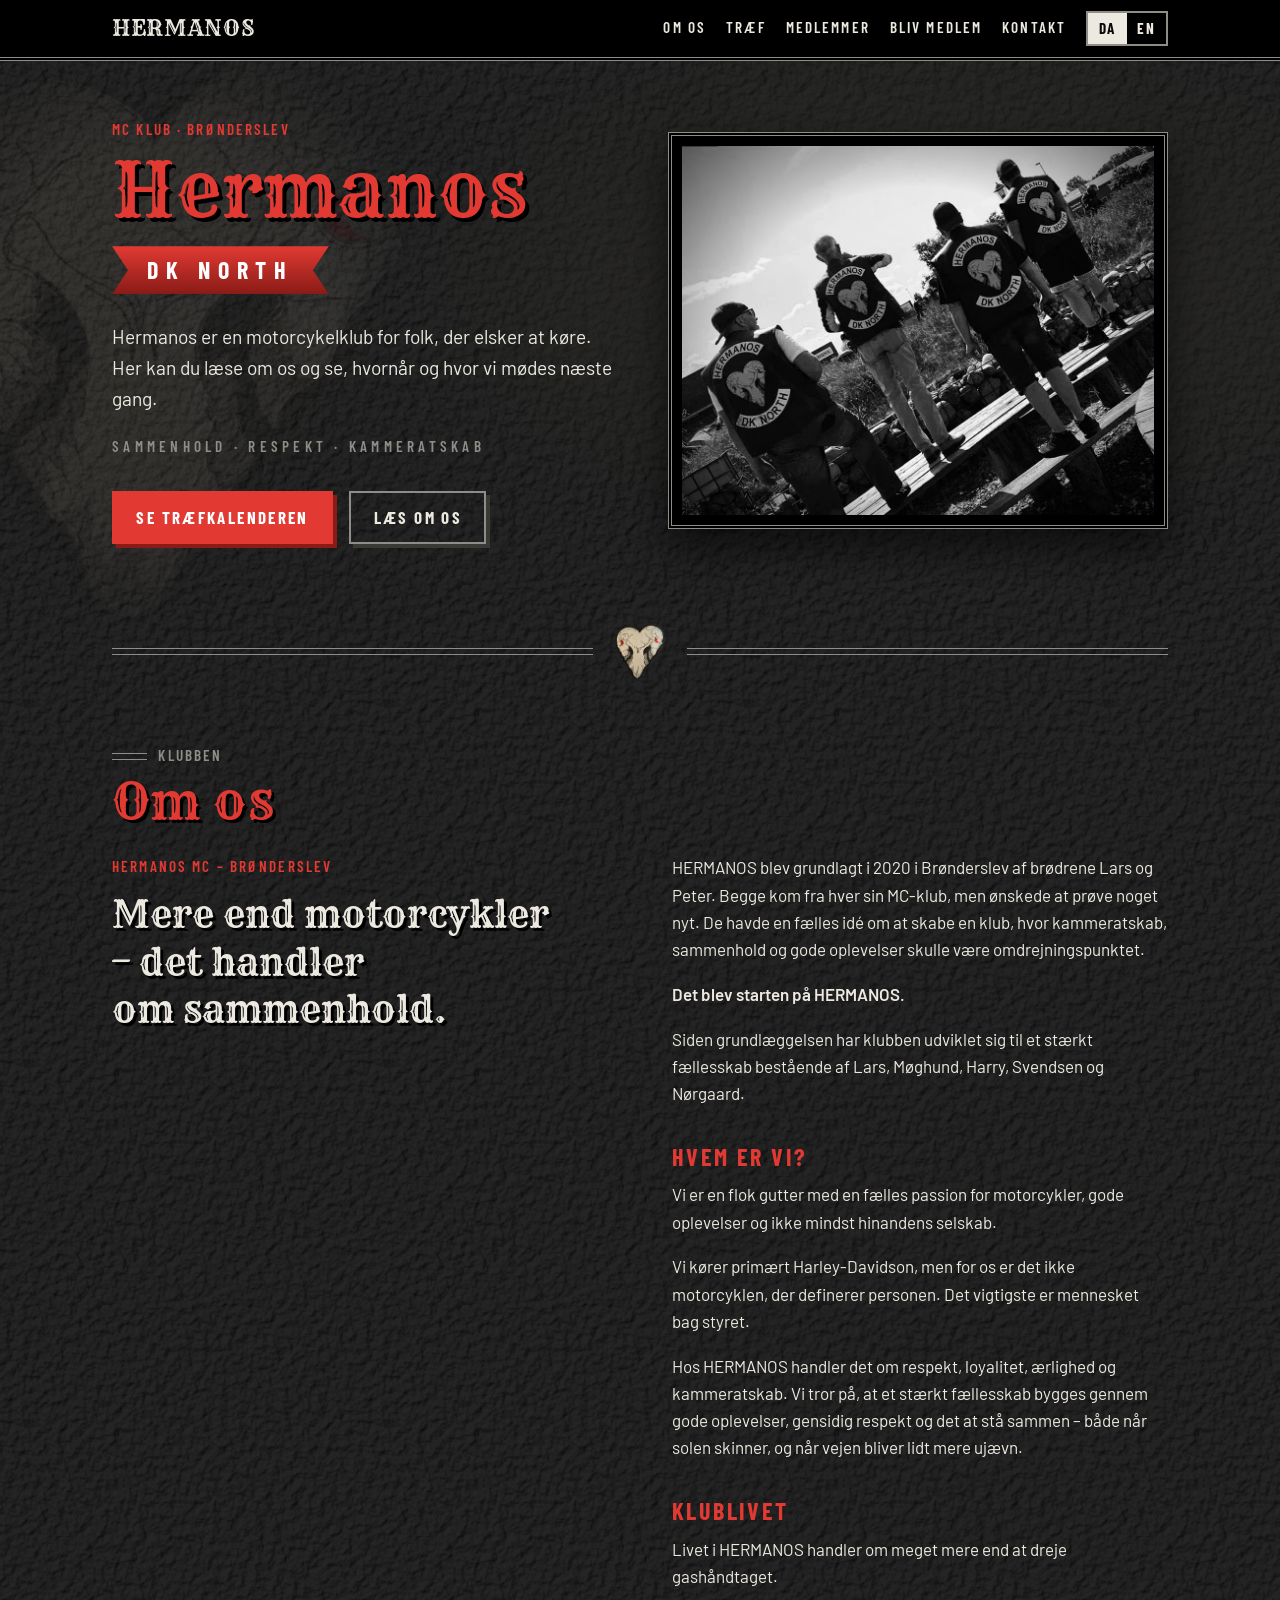
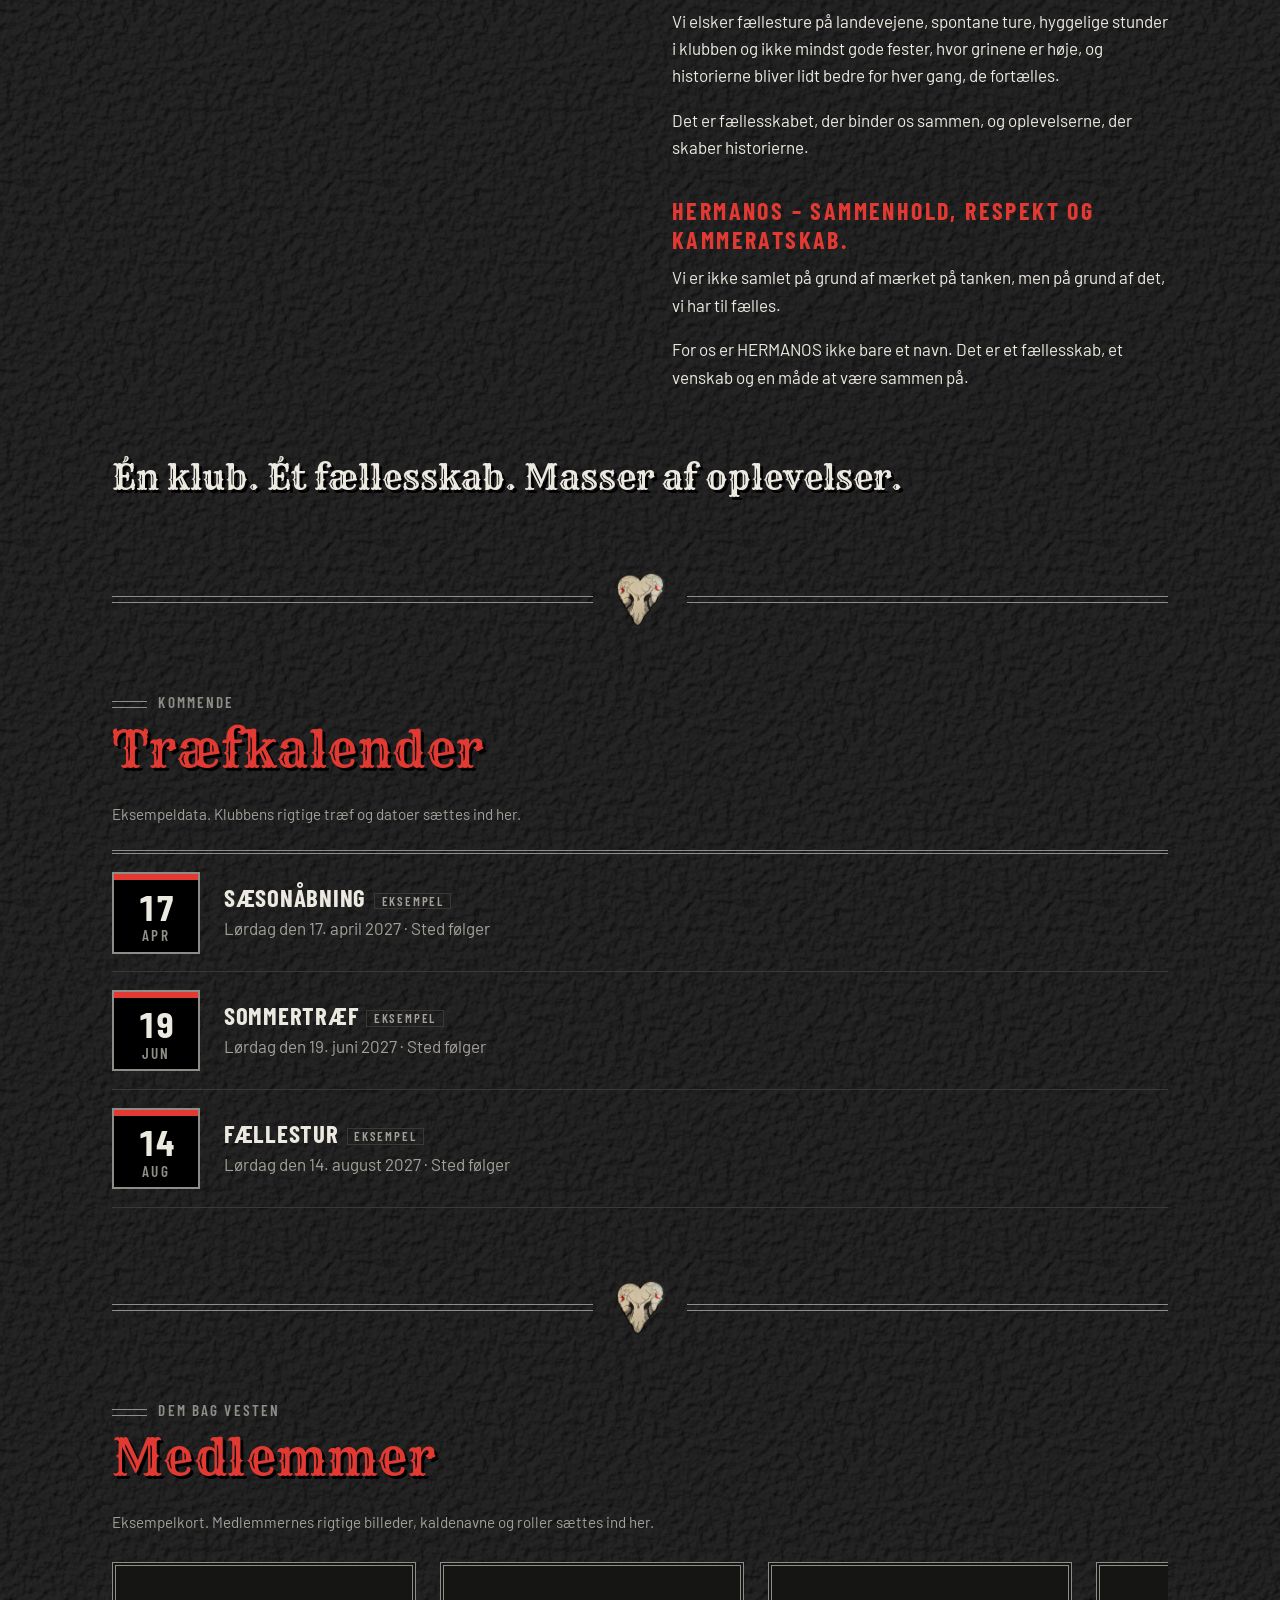
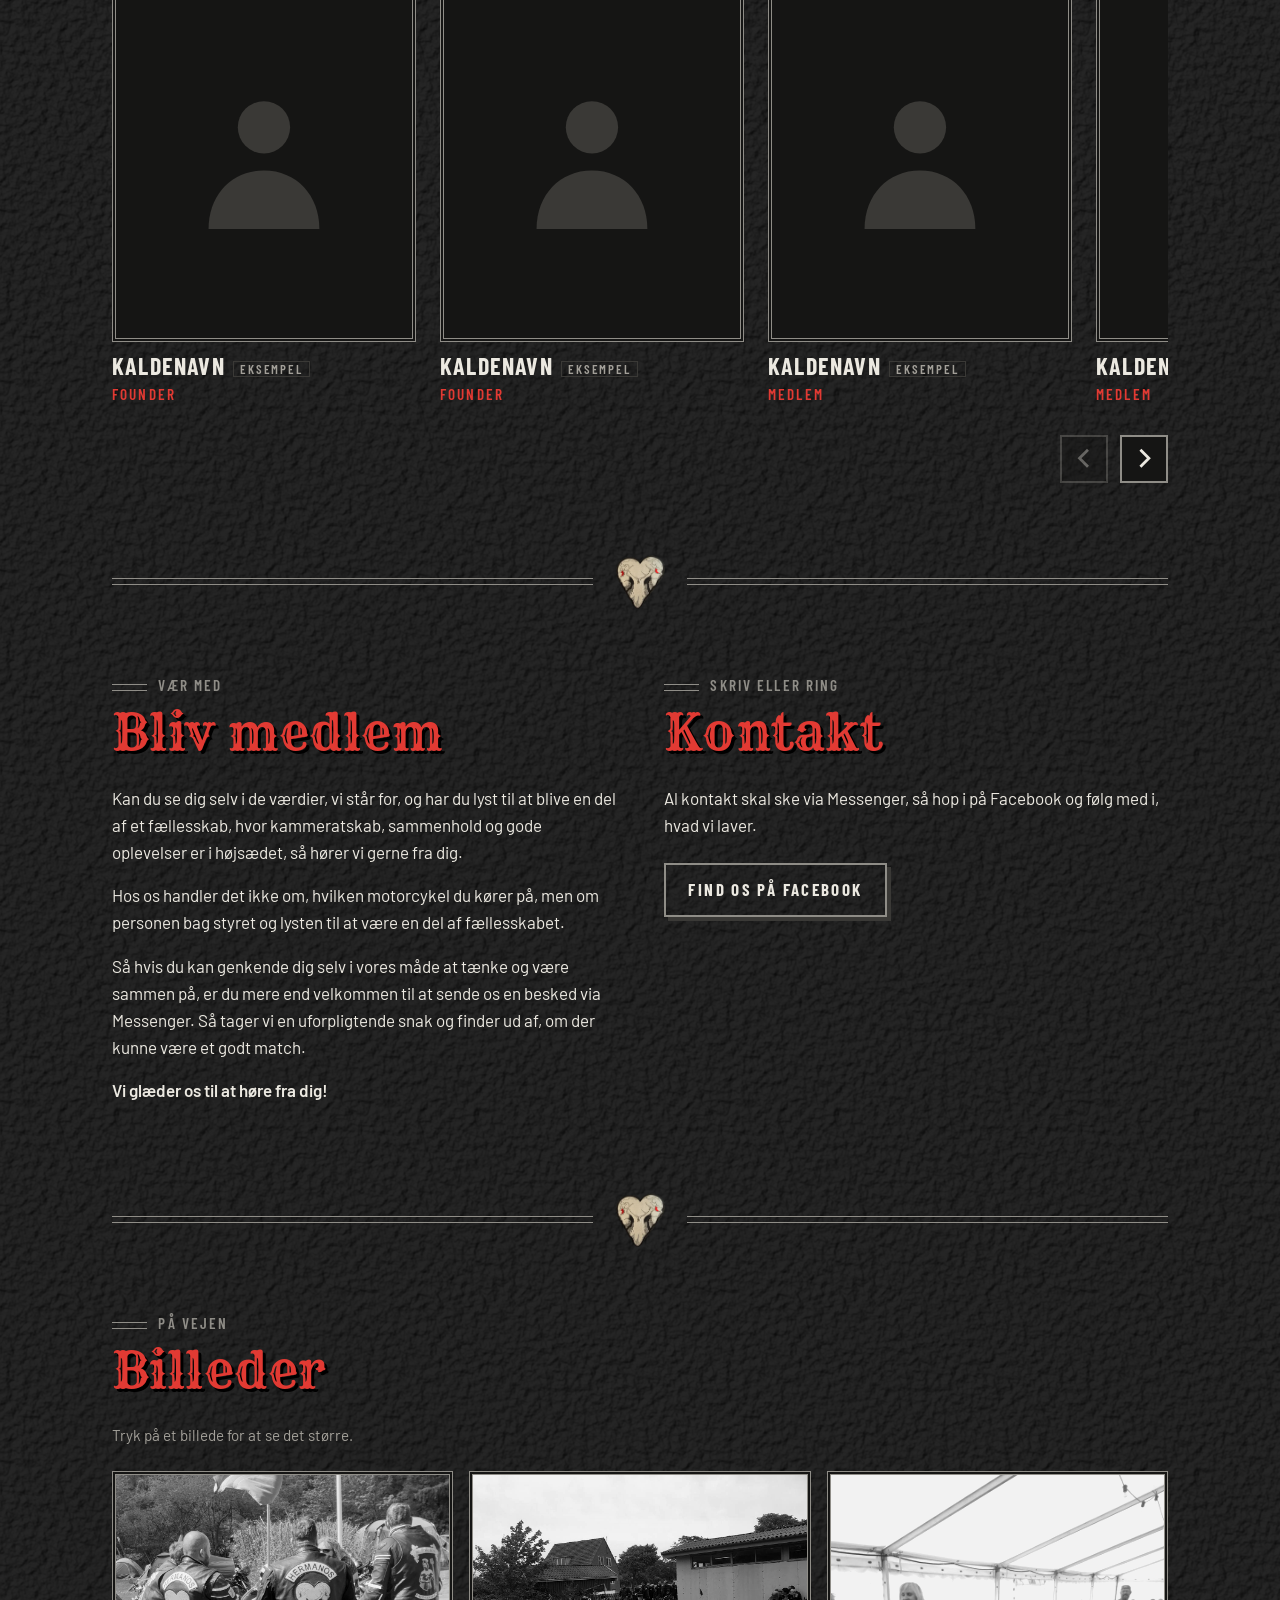
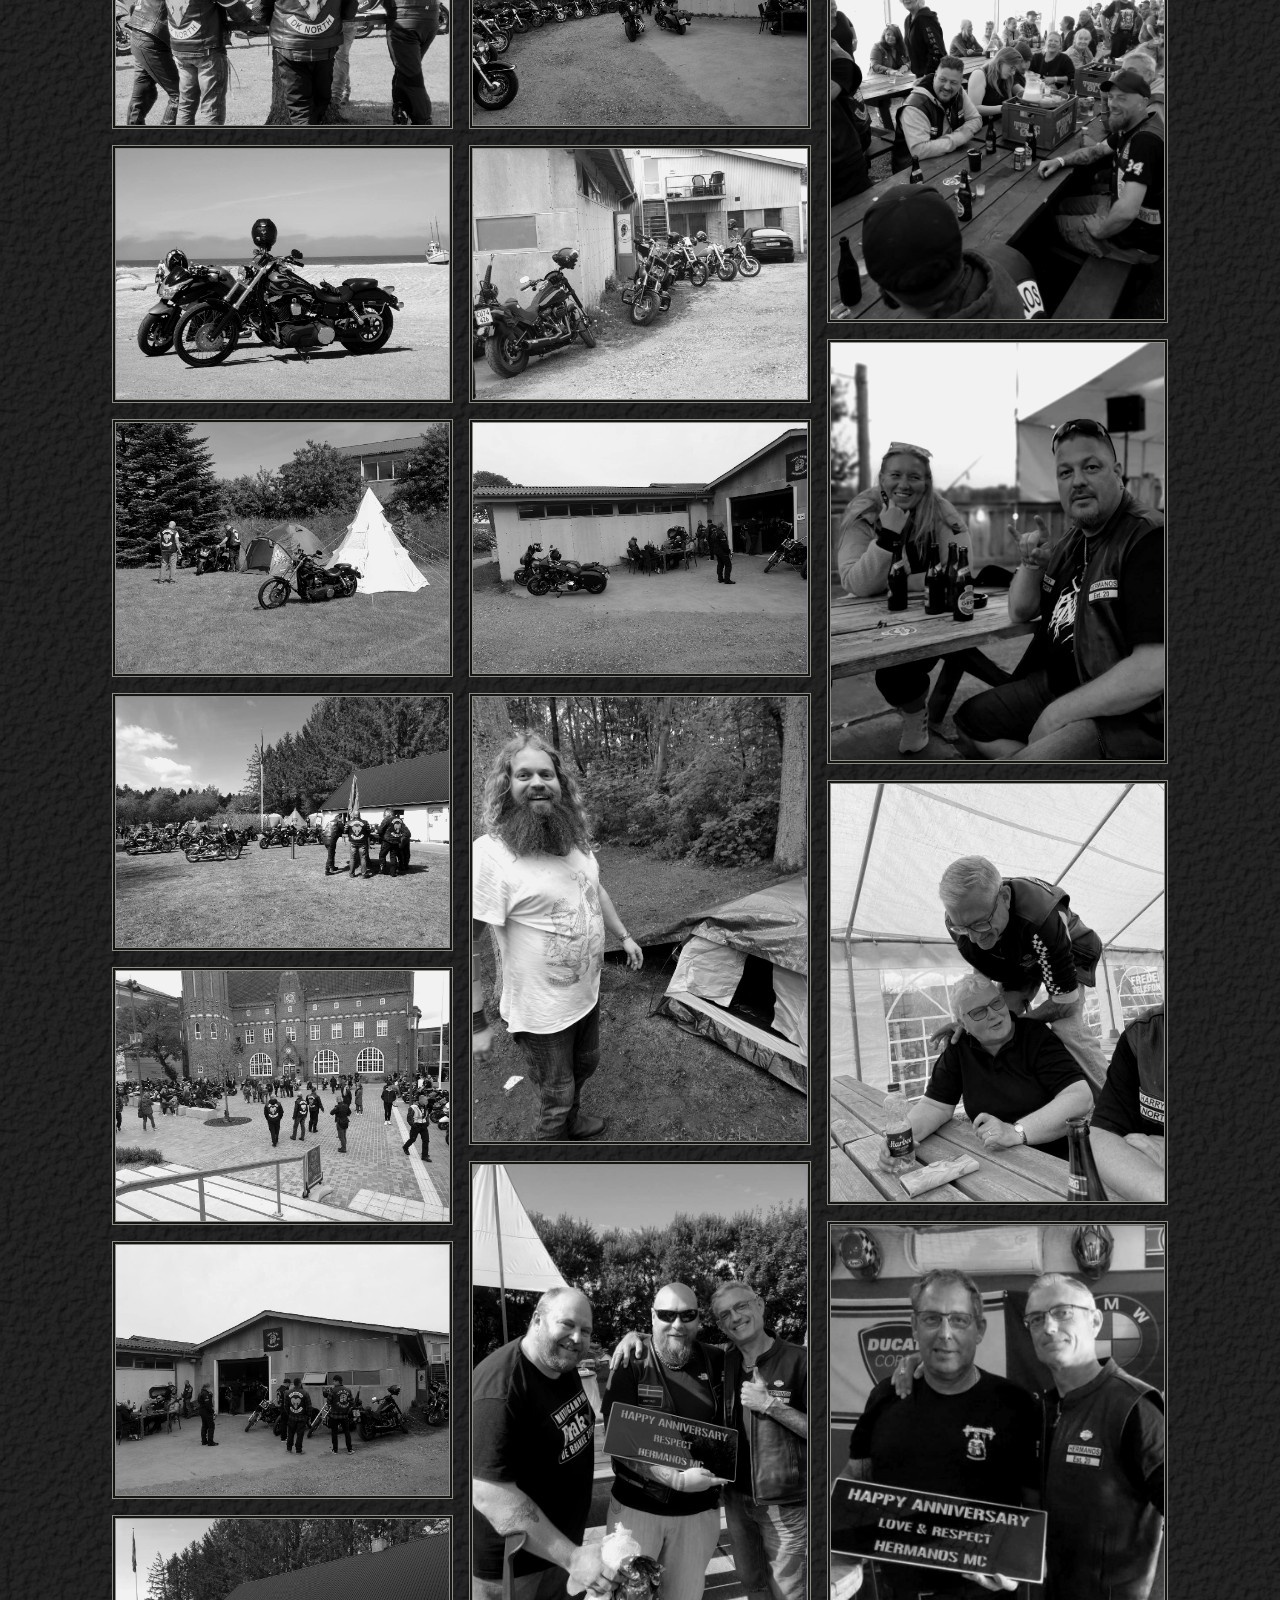
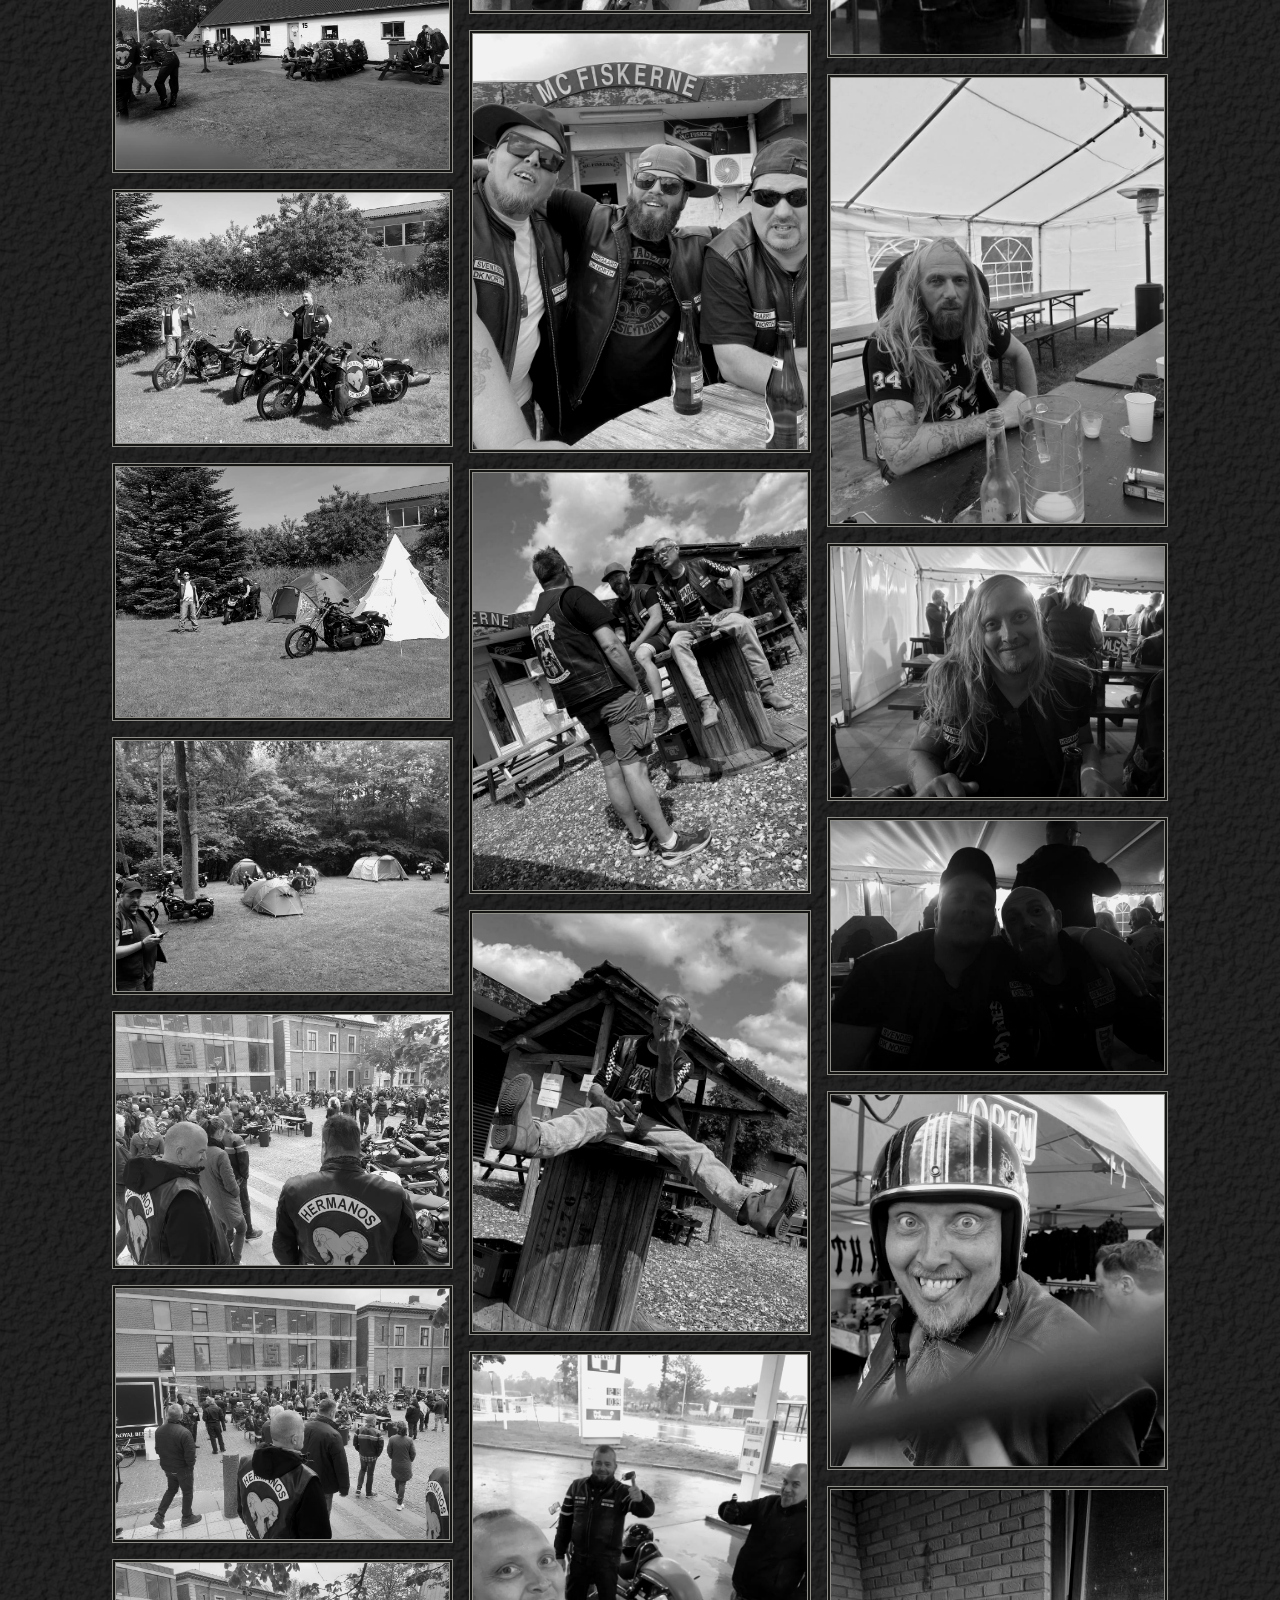
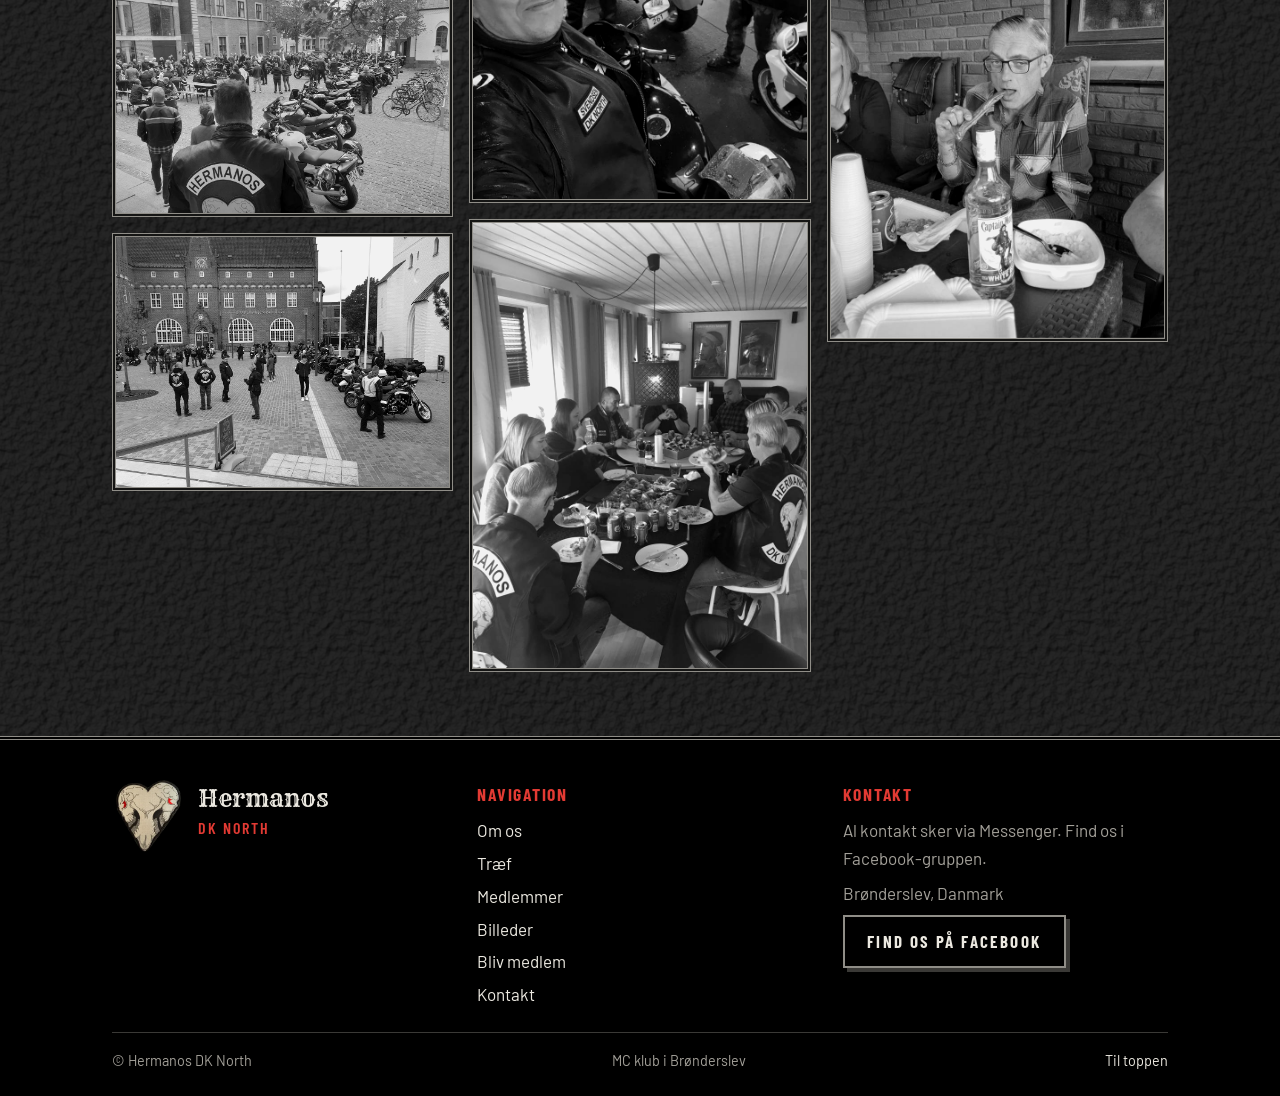
==== index.html @ 0ed9a17e "Add files via upload" ====
<!doctype html><html><head><meta charset=utf8><meta name=viewport content="width=device-width,initial-scale=1,viewport-fit=cover"><style>:root{color-scheme:light;box-sizing:border-box;padding-top:env(safe-area-inset-top,0px);padding-bottom:env(safe-area-inset-bottom,0px)}html{scroll-padding-top:env(safe-area-inset-top,0px)}body{margin:0;padding:0;font:14px -apple-system,BlinkMacSystemFont,sans-serif;background:#fff;color:#000}img{max-width:100%}[hidden]:not([hidden=until-found i]){display:none!important}</style></head><body>
<title>Hermanos Chicano</title>
<meta name="claude:viewport-fit-sides" content="cover">
<link rel="preconnect" href="https://fonts.googleapis.com">
<link rel="preconnect" href="https://fonts.gstatic.com" crossorigin>
<link rel="stylesheet" href="https://fonts.googleapis.com/css2?family=Rye&family=Barlow:wght@400;500;600&family=Barlow+Condensed:wght@500;600;700&display=swap">
<style>
/* Layout: black-and-grey Chicano look. Blackletter headings, chrome wordmark, silver double pinstripes, red used only for ribbons, labels and buttons, skull heart as section divider. */
:root {
  --lb-bg: rgba(0, 0, 0, 0.94);
  --lb-fg: #f1efe9;
  color-scheme: dark;
  --bg: #0a0a09;
  --panel: #151514;
  --fg: #ece9e1;
  --muted: #a3a099;
  --line: #3a3936;
  --silver: #8f8d87;
  --accent: #e23a33;
  --accent-deep: #8a1b17;
  --font-display: "Rye", "Rockwell Extra Bold", Rockwell, "Playbill", Georgia, serif;
  --font-body: "Barlow", system-ui, -apple-system, "Segoe UI", sans-serif;
  --font-label: "Barlow Condensed", "Arial Narrow", system-ui, sans-serif;
  --heart: url("[data-uri]");
  --leather: url("data:image/svg+xml,%3Csvg xmlns='http://www.w3.org/2000/svg' width='360' height='360'%3E%3Cfilter id='l' x='0' y='0' width='100%25' height='100%25' color-interpolation-filters='sRGB'%3E%3CfeTurbulence type='fractalNoise' baseFrequency='0.11' numOctaves='3' seed='11' stitchTiles='stitch' result='n'/%3E%3CfeDiffuseLighting in='n' lighting-color='%23ffffff' surfaceScale='2.6' diffuseConstant='1'%3E%3CfeDistantLight azimuth='225' elevation='60'/%3E%3C/feDiffuseLighting%3E%3CfeComponentTransfer%3E%3CfeFuncR type='linear' slope='0.15'/%3E%3CfeFuncG type='linear' slope='0.15'/%3E%3CfeFuncB type='linear' slope='0.15'/%3E%3C/feComponentTransfer%3E%3C/filter%3E%3Crect width='100%25' height='100%25' filter='url(%23l)'/%3E%3C/svg%3E");
  --heart-big: url("[data-uri]");
  --grain: url("data:image/svg+xml,%3Csvg xmlns='http://www.w3.org/2000/svg' width='180' height='180'%3E%3Cfilter id='n'%3E%3CfeTurbulence type='fractalNoise' baseFrequency='.8' numOctaves='2' stitchTiles='stitch'/%3E%3CfeColorMatrix values='0 0 0 0 1  0 0 0 0 1  0 0 0 0 1  0 0 0 .07 0'/%3E%3C/filter%3E%3Crect width='100%25' height='100%25' filter='url(%23n)'/%3E%3C/svg%3E");
}

* { box-sizing: border-box; }
body {
  background: var(--bg) var(--leather);
  color: var(--fg);
  font-family: var(--font-body);
  font-size: 1.0625rem;
  line-height: 1.6;
  margin: 0;
}
a { color: inherit; }
:focus-visible { outline: 3px solid var(--accent); outline-offset: 3px; }

.wrap {
  max-width: 68rem;
  margin-inline: auto;
  padding-left: max(16px, env(safe-area-inset-left, 0px));
  padding-right: max(16px, env(safe-area-inset-right, 0px));
}
.label {
  font-family: var(--font-label);
  font-weight: 600;
  text-transform: uppercase;
  letter-spacing: 0.14em;
  font-size: 0.95rem;
}

/* Header */
.top { border-bottom: 4px double var(--silver); background: #000; }
.top .wrap {
  display: flex;
  flex-wrap: wrap;
  align-items: center;
  justify-content: space-between;
  gap: 0.5rem 1.5rem;
  padding-block: 0.7rem;
}
.mark { font-family: var(--font-display); font-weight: 400; font-size: 1.35rem; letter-spacing: 0.03em; line-height: 1; text-decoration: none; }
.nav { display: flex; flex-wrap: wrap; gap: 0.25rem 1.25rem; align-items: center; }
.nav a { text-decoration: none; padding-block: 0.25rem; border-bottom: 2px solid transparent; }
.nav a:hover { border-bottom-color: var(--accent); }
.lang { display: inline-flex; border: 2px solid var(--silver); }
.lang button {
  font: inherit;
  font-family: var(--font-label);
  font-weight: 700;
  letter-spacing: 0.12em;
  background: transparent;
  color: var(--fg);
  border: 0;
  padding: 0.2rem 0.65rem;
  cursor: pointer;
}
.lang button[aria-pressed="true"] { background: var(--fg); color: var(--bg); }

/* Hero */
.hero { position: relative; overflow: hidden; background: radial-gradient(ellipse 60% 70% at 72% 40%, #2a2925 0%, rgba(10, 10, 9, 0) 70%); }
.hero::before {
  content: "";
  position: absolute;
  left: -7rem;
  top: 50%;
  width: min(34rem, 100vw);
  aspect-ratio: 900 / 989;
  transform: translateY(-50%);
  background: var(--heart-big) center / contain no-repeat;
  opacity: 0.09;
  pointer-events: none;
  -webkit-mask-image: radial-gradient(ellipse at center, #000 45%, transparent 75%);
  mask-image: radial-gradient(ellipse at center, #000 45%, transparent 75%);
}
.hero .wrap { position: relative; z-index: 1; }
.hero .wrap {
  display: grid;
  grid-template-columns: repeat(auto-fit, minmax(min(100%, 19rem), 1fr));
  gap: 2.5rem 3.5rem;
  align-items: center;
  padding-block: 3.5rem 4.5rem;
}
.hero-copy { min-width: 0; container-type: inline-size; }
.eyebrow { color: var(--accent); margin: 0 0 0.5rem; }
h1 {
  font-family: var(--font-display);
  font-weight: 400;
  font-size: 2.6rem;
  font-size: min(5.5rem, 15cqw);
  line-height: 1.1;
  letter-spacing: 0.01em;
  margin: 0;
  white-space: nowrap;
  color: var(--accent);
  text-shadow: 0.05em 0.05em 0 #000;
}
.rocker {
  display: inline-block;
  margin-top: 0.9rem;
  padding: 0.3rem 2.2rem;
  background: linear-gradient(180deg, var(--accent) 0%, var(--accent-deep) 100%);
  color: #fff;
  clip-path: polygon(0 0, 100% 0, calc(100% - 16px) 50%, 100% 100%, 0 100%, 16px 50%);
  font-family: var(--font-label);
  font-weight: 700;
  font-size: 1.5rem;
  letter-spacing: 0.32em;
  text-transform: uppercase;
}
.lede { max-width: 34rem; margin: 1.75rem 0 0; font-size: 1.2rem; }
.motto { color: var(--silver); margin: 1.25rem 0 0; letter-spacing: 0.28em; }
.cta { display: flex; flex-wrap: wrap; gap: 1rem; margin-top: 2rem; }
.btn {
  display: inline-block;
  font-family: var(--font-label);
  font-weight: 700;
  text-transform: uppercase;
  letter-spacing: 0.14em;
  text-decoration: none;
  padding: 0.7rem 1.4rem;
  border: 2px solid var(--silver);
  box-shadow: 4px 4px 0 var(--line);
}
.btn.solid { background: var(--accent); border-color: var(--accent); color: #fff; box-shadow: 4px 4px 0 var(--accent-deep); }
.btn:hover { transform: translate(2px, 2px); box-shadow: 2px 2px 0 var(--line); }
.btn.solid:hover { box-shadow: 2px 2px 0 var(--accent-deep); }

.patch {
  position: relative;
  margin: 0;
  justify-self: center;
  width: min(100%, 34rem);
  padding: 10px;
  border: 4px double var(--silver);
  background: #000;
  box-shadow: 0 18px 40px rgba(0, 0, 0, 0.6);
}
.patch img {
  display: block;
  width: 100%;
  height: auto;
  filter: grayscale(1) contrast(1.15) brightness(0.95);
}
.patch::after {
  content: "";
  position: absolute;
  inset: 10px;
  pointer-events: none;
  background: radial-gradient(ellipse at center, rgba(0, 0, 0, 0) 55%, rgba(0, 0, 0, 0.6) 100%);
}

/* Divider with skull heart */
.orn { display: flex; align-items: center; gap: 1.25rem; padding-block: 0.5rem; }
.orn::before, .orn::after {
  content: "";
  flex: 1;
  height: 5px;
  border-top: 1px solid var(--silver);
  border-bottom: 1px solid var(--silver);
}
.orn i { flex: none; width: 3.4rem; height: 3.4rem; background: var(--heart) center / contain no-repeat; }

/* Sections */
section.band .wrap { padding-block: 3.5rem 4rem; }
h2 {
  font-family: var(--font-display);
  font-weight: 400;
  color: var(--accent);
  overflow-wrap: anywhere;
  font-size: clamp(1.9rem, 6.2vw, 3.1rem);
  line-height: 1.15;
  letter-spacing: 0.01em;
  margin: 0 0 1.5rem;
  text-wrap: balance;
  text-shadow: 3px 3px 0 #000;
}
.section-eyebrow { color: var(--silver); margin: 0 0 0.4rem; }
.section-eyebrow::before {
  content: "";
  display: inline-block;
  width: 2.2rem;
  height: 5px;
  margin-right: 0.7rem;
  vertical-align: middle;
  border-top: 1px solid var(--silver);
  border-bottom: 1px solid var(--silver);
}
.draft {
  border: 4px double var(--line);
  background: var(--panel);
  padding: 1.25rem 1.4rem;
  max-width: 40rem;
}
.draft .label { color: var(--accent); display: block; margin-bottom: 0.25rem; }
.draft p { margin: 0; color: var(--muted); }

/* Calendar */
.cal-note { margin: 0 0 1.5rem; color: var(--muted); font-size: 0.95rem; }
.events { list-style: none; margin: 0; padding: 0; border-top: 4px double var(--silver); }
.event {
  display: grid;
  grid-template-columns: 5.5rem minmax(0, 1fr);
  gap: 0.5rem 1.5rem;
  align-items: center;
  padding: 1.1rem 0;
  border-bottom: 1px solid var(--line);
}
.date {
  text-align: center;
  background: #000;
  border: 2px solid var(--silver);
  box-shadow: inset 0 6px 0 var(--accent);
  padding: 0.85rem 0.25rem 0.5rem;
  line-height: 1;
  font-variant-numeric: tabular-nums;
}
.date .d { font-family: var(--font-label); font-weight: 700; font-size: 2.3rem; display: block; }
.date .m { display: block; margin-top: 0.25rem; color: var(--silver); }
.ev-title { font-family: var(--font-label); font-weight: 700; font-size: 1.55rem; line-height: 1.15; letter-spacing: 0.03em; text-transform: uppercase; margin: 0; }
.ev-meta { margin: 0.2rem 0 0; color: var(--muted); }
.ev-tag { display: inline-block; margin-left: 0.5rem; font-size: 0.8rem; border: 1px solid var(--line); padding: 0 0.4rem; color: var(--muted); vertical-align: middle; }
.empty { color: var(--muted); padding: 1.25rem 0; }

.two { display: grid; grid-template-columns: repeat(auto-fit, minmax(min(100%, 19rem), 1fr)); gap: 2.5rem 3rem; }
.two > div { min-width: 0; }
.fb { margin: 1.5rem 0 0; }

/* Members */
.carousel { position: relative; }
.members { list-style: none; margin: 0; padding: 0.25rem 0 0.75rem; display: flex; gap: 1.5rem; overflow-x: auto; scroll-snap-type: x mandatory; scroll-padding-inline: 0; overscroll-behavior-x: contain; scrollbar-width: none; }
.members::-webkit-scrollbar { display: none; }
.members:focus-visible { outline: 2px solid var(--accent); outline-offset: 4px; }
.member { flex: 0 0 min(19rem, 72%); min-width: 0; scroll-snap-align: start; }
.car-ctl { display: flex; align-items: center; justify-content: flex-end; gap: 0.75rem; margin-top: 1rem; }
.car-btn { width: 3rem; height: 3rem; display: grid; place-items: center; background: var(--panel); color: var(--fg); border: 2px solid var(--silver); cursor: pointer; font: inherit; padding: 0; }
.car-btn svg { width: 1.4rem; height: 1.4rem; }
.car-btn:hover:not(:disabled) { background: var(--accent); border-color: var(--accent); color: #fff; }
.car-btn:disabled { opacity: 0.35; cursor: default; }
.car-btn:focus-visible { outline: 2px solid var(--accent); outline-offset: 3px; }
@media (prefers-reduced-motion: no-preference) { html { scroll-behavior: smooth; } }
section[id], #top, #kontakt { scroll-margin-top: 1.5rem; }
.photo { aspect-ratio: 4 / 5; border: 4px double var(--silver); background: var(--panel); display: grid; place-items: center; color: var(--line); overflow: hidden; }
.photo img { width: 100%; height: 100%; object-fit: cover; display: block; filter: grayscale(1) contrast(1.1); }
.photo svg { width: 52%; height: auto; }
.m-name { font-family: var(--font-label); font-weight: 700; font-size: 1.5rem; line-height: 1.1; letter-spacing: 0.05em; text-transform: uppercase; margin: 0.7rem 0 0; overflow-wrap: anywhere; }
.m-role { color: var(--accent); margin: 0.15rem 0 0; }

/* About */
.about { display: grid; grid-template-columns: repeat(auto-fit, minmax(min(100%, 19rem), 1fr)); gap: 2rem 4rem; align-items: start; }
.about > div { min-width: 0; }
.about-place { color: var(--accent); margin: 0 0 0.75rem; }
.about-lead { font-family: var(--font-display); font-weight: 400; font-size: clamp(1.5rem, 4.2vw, 2.3rem); line-height: 1.3; margin: 0; text-wrap: balance; text-shadow: 3px 3px 0 #000; }
.about-text { max-width: 38rem; }
.about-text p { margin: 0 0 1.1rem; }
.about-text p.strong { font-weight: 600; }
.about-text h3 { font-family: var(--font-label); font-weight: 700; text-transform: uppercase; letter-spacing: 0.1em; font-size: 1.5rem; line-height: 1.2; color: var(--accent); margin: 2.25rem 0 0.6rem; }
.signoff { font-family: var(--font-display); font-weight: 400; font-size: clamp(1.4rem, 4vw, 2.1rem); line-height: 1.3; margin: 3rem 0 0; text-wrap: balance; text-shadow: 3px 3px 0 #000; }

.foot { border-top: 4px double var(--silver); background: #000; color: var(--muted); }
.foot a { color: var(--fg); text-decoration: none; }
.foot a:hover { color: var(--accent); }
.foot-grid { padding-block: 2.5rem 1.5rem; display: grid; grid-template-columns: repeat(auto-fit, minmax(min(100%, 12rem), 1fr)); gap: 2rem 2.5rem; }
.foot-grid > div { min-width: 0; }
.foot-brand { display: flex; align-items: center; gap: 0.9rem; }
.foot-logo { flex: none; width: 4.5rem; height: 4.5rem; background: var(--heart) center / contain no-repeat; }
.foot-name { font-family: var(--font-display); font-size: 1.5rem; line-height: 1.1; color: var(--fg); margin: 0; }
.foot h3 { font-family: var(--font-label); font-weight: 700; font-size: 1.1rem; letter-spacing: 0.1em; text-transform: uppercase; color: var(--accent); margin: 0 0 0.6rem; }
.foot ul { list-style: none; margin: 0; padding: 0; display: grid; gap: 0.35rem; }
.foot p { margin: 0 0 0.5rem; }
.foot-bottom { border-top: 1px solid var(--line); padding-block: 1rem 1.5rem; display: flex; flex-wrap: wrap; justify-content: space-between; gap: 0.5rem 1.5rem; font-size: 0.9rem; }

@media (max-width: 30rem) {
  .event { grid-template-columns: 4.5rem minmax(0, 1fr); gap: 0.5rem 1rem; }
  .ev-title { font-size: 1.3rem; }
  .orn i { width: 2.8rem; height: 2.8rem; }
}
@media (prefers-reduced-motion: reduce) { .btn:hover { transform: none; } }

/* Gallery */
.gallery { list-style: none; margin: 0; padding: 0; columns: 16rem; column-gap: 1rem; }
.gallery li { break-inside: avoid; margin: 0 0 1rem; }
.shot { display: block; width: 100%; padding: 0; background: var(--panel); cursor: zoom-in; line-height: 0; border: 4px double var(--silver); }
.shot img { display: block; width: 100%; height: auto; filter: grayscale(1) contrast(1.1) brightness(0.95); transition: filter 0.25s; }
.lb { position: fixed; inset: 0; z-index: 100; display: grid; grid-template-columns: auto minmax(0, 1fr) auto; grid-template-rows: minmax(0, 1fr); align-items: center; gap: 0.5rem;
  padding: calc(3.5rem + env(safe-area-inset-top, 0px)) max(8px, env(safe-area-inset-right, 0px)) calc(3rem + env(safe-area-inset-bottom, 0px)) max(8px, env(safe-area-inset-left, 0px));
  background: var(--lb-bg); color: var(--lb-fg); }
.lb[hidden] { display: none; }
.lb-img { width: 100%; height: 100%; object-fit: contain; min-width: 0; min-height: 0; }
.lb button { font: inherit; background: transparent; color: var(--lb-fg); border: 2px solid var(--lb-fg); cursor: pointer; line-height: 1; }
.lb-nav { width: 2.6rem; height: 3.4rem; font-size: 2rem; }
.lb-close { position: absolute; top: max(0.75rem, env(safe-area-inset-top, 0px)); right: max(16px, env(safe-area-inset-right, 0px)); width: 2.8rem; height: 2.8rem; font-size: 2rem; }
.lb button:hover { background: var(--lb-fg); color: #000; }
.lb-count { position: absolute; left: 0; right: 0; bottom: max(0.9rem, env(safe-area-inset-bottom, 0px)); text-align: center; margin: 0; }
@media (max-width: 40rem) {
  .lb { grid-template-columns: minmax(0, 1fr); padding-left: max(4px, env(safe-area-inset-left, 0px)); padding-right: max(4px, env(safe-area-inset-right, 0px)); }
  .lb-nav { position: absolute; top: 50%; transform: translateY(-50%); background: rgba(0, 0, 0, 0.55); width: 2.4rem; }
  #lb-prev { left: max(6px, env(safe-area-inset-left, 0px)); }
  #lb-next { right: max(6px, env(safe-area-inset-right, 0px)); }
}
.shot:hover img, .shot:focus-visible img { filter: grayscale(0.1) contrast(1.05); }
.copy { max-width: 34rem; }
.copy p { margin: 0 0 1rem; }
.copy p.strong { font-weight: 600; }
</style>

<header class="top">
  <div class="wrap">
    <a class="mark" href="#top">HERMANOS</a>
    <nav class="nav label" aria-label="Navigation">
      <a href="#om-os" data-i18n="nav_about">Om os</a>
      <a href="#traef" data-i18n="nav_events">Træf</a>
      <a href="#medlemmer" data-i18n="nav_members">Medlemmer</a>
      <a href="#medlem" data-i18n="nav_join">Bliv medlem</a>
      <a href="#kontakt" data-i18n="nav_contact">Kontakt</a>
      <span class="lang" role="group" aria-label="Sprog / Language">
        <button type="button" id="lang-da" aria-pressed="true">DA</button>
        <button type="button" id="lang-en" aria-pressed="false">EN</button>
      </span>
    </nav>
  </div>
</header>

<main id="top">
  <section class="hero">
    <div class="wrap">
      <div class="hero-copy">
        <p class="eyebrow label" data-i18n="hero_eyebrow">MC klub · Brønderslev</p>
        <h1>Hermanos</h1>
        <span class="rocker">DK North</span>
        <p class="lede" data-i18n="hero_lede">Hermanos er en motorcykelklub for folk, der elsker at køre. Her kan du læse om os og se, hvornår og hvor vi mødes næste gang.</p>
        <p class="motto label" data-i18n="hero_motto">Sammenhold · Respekt · Kammeratskab</p>
        <div class="cta">
          <a class="btn solid" href="#traef" data-i18n="cta_events">Se træfkalenderen</a>
          <a class="btn" href="#om-os" data-i18n="cta_about">Læs om os</a>
        </div>
      </div>
      <figure class="patch">
        <img id="patch-img" alt="Fire medlemmer af Hermanos DK North set bagfra i klubbens veste" width="960" height="750" src="[data-uri]">
      </figure>
    </div>
  </section>

  <div class="wrap orn" aria-hidden="true"><i></i></div>

  <section class="band" id="om-os">
    <div class="wrap">
      <p class="section-eyebrow label" data-i18n="about_eyebrow">Klubben</p>
      <h2 data-i18n="about_h">Om os</h2>
      <div class="about">
        <div class="about-side">
          <p class="label about-place" data-i18n="about_place">HERMANOS MC – Brønderslev</p>
          <p class="about-lead" data-i18n="about_lead">Mere end motorcykler – det handler om sammenhold.</p>
        </div>
        <div class="about-text">
          <p data-i18n="a1">HERMANOS blev grundlagt i 2020 i Brønderslev af brødrene Lars og Peter. Begge kom fra hver sin MC-klub, men ønskede at prøve noget nyt. De havde en fælles idé om at skabe en klub, hvor kammeratskab, sammenhold og gode oplevelser skulle være omdrejningspunktet.</p>
          <p class="strong" data-i18n="a2">Det blev starten på HERMANOS.</p>
          <p data-i18n="a3">Siden grundlæggelsen har klubben udviklet sig til et stærkt fællesskab bestående af Lars, Møghund, Harry, Svendsen og Nørgaard.</p>
          <h3 data-i18n="h_who">Hvem er vi?</h3>
          <p data-i18n="a4">Vi er en flok gutter med en fælles passion for motorcykler, gode oplevelser og ikke mindst hinandens selskab.</p>
          <p data-i18n="a5">Vi kører primært Harley-Davidson, men for os er det ikke motorcyklen, der definerer personen. Det vigtigste er mennesket bag styret.</p>
          <p data-i18n="a6">Hos HERMANOS handler det om respekt, loyalitet, ærlighed og kammeratskab. Vi tror på, at et stærkt fællesskab bygges gennem gode oplevelser, gensidig respekt og det at stå sammen – både når solen skinner, og når vejen bliver lidt mere ujævn.</p>
          <h3 data-i18n="h_life">Klublivet</h3>
          <p data-i18n="a7">Livet i HERMANOS handler om meget mere end at dreje gashåndtaget.</p>
          <p data-i18n="a8">Vi elsker fællesture på landevejene, spontane ture, hyggelige stunder i klubben og ikke mindst gode fester, hvor grinene er høje, og historierne bliver lidt bedre for hver gang, de fortælles.</p>
          <p data-i18n="a9">Det er fællesskabet, der binder os sammen, og oplevelserne, der skaber historierne.</p>
          <h3 data-i18n="a10">HERMANOS – sammenhold, respekt og kammeratskab.</h3>
          <p data-i18n="a11">Vi er ikke samlet på grund af mærket på tanken, men på grund af det, vi har til fælles.</p>
          <p data-i18n="a12">For os er HERMANOS ikke bare et navn. Det er et fællesskab, et venskab og en måde at være sammen på.</p>
        </div>
      </div>
      <p class="signoff" data-i18n="signoff">Én klub. Ét fællesskab. Masser af oplevelser.</p>
    </div>
  </section>

  <div class="wrap orn" aria-hidden="true"><i></i></div>

  <section class="band" id="traef">
    <div class="wrap">
      <p class="section-eyebrow label" data-i18n="events_eyebrow">Kommende</p>
      <h2 data-i18n="events_h">Træfkalender</h2>
      <p class="cal-note" data-i18n="events_note">Eksempeldata. Klubbens rigtige træf og datoer sættes ind her.</p>
      <ol class="events" id="events"></ol>
    </div>
  </section>

  <div class="wrap orn" aria-hidden="true"><i></i></div>

  <section class="band" id="medlemmer">
    <div class="wrap">
      <p class="section-eyebrow label" data-i18n="members_eyebrow">Dem bag vesten</p>
      <h2 data-i18n="members_h">Medlemmer</h2>
      <p class="cal-note" data-i18n="members_note">Eksempelkort. Medlemmernes rigtige billeder, kaldenavne og roller sættes ind her.</p>
      <div class="carousel">
        <ul class="members" id="members" tabindex="0" role="list" data-i18n-aria="car_track"></ul>
        <div class="car-ctl">
          <button type="button" class="car-btn" id="car-prev" data-i18n-aria="car_prev"><svg viewBox="0 0 24 24" fill="none" stroke="currentColor" stroke-width="3" stroke-linecap="square" aria-hidden="true"><path d="M15 4 7 12l8 8"/></svg></button>
          <button type="button" class="car-btn" id="car-next" data-i18n-aria="car_next"><svg viewBox="0 0 24 24" fill="none" stroke="currentColor" stroke-width="3" stroke-linecap="square" aria-hidden="true"><path d="m9 4 8 8-8 8"/></svg></button>
        </div>
      </div>
    </div>
  </section>

  <div class="wrap orn" aria-hidden="true"><i></i></div>

  <section class="band" id="medlem">
    <div class="wrap two">
      <div>
        <p class="section-eyebrow label" data-i18n="join_eyebrow">Vær med</p>
        <h2 data-i18n="join_h">Bliv medlem</h2>
        <div class="copy">
          <p data-i18n="join_p1">Kan du se dig selv i de værdier, vi står for, og har du lyst til at blive en del af et fællesskab, hvor kammeratskab, sammenhold og gode oplevelser er i højsædet, så hører vi gerne fra dig.</p>
          <p data-i18n="join_p2">Hos os handler det ikke om, hvilken motorcykel du kører på, men om personen bag styret og lysten til at være en del af fællesskabet.</p>
          <p data-i18n="join_p3">Så hvis du kan genkende dig selv i vores måde at tænke og være sammen på, er du mere end velkommen til at sende os en besked via Messenger. Så tager vi en uforpligtende snak og finder ud af, om der kunne være et godt match.</p>
          <p class="strong" data-i18n="join_p4">Vi glæder os til at høre fra dig!</p>
        </div>
      </div>
      <div id="kontakt">
        <p class="section-eyebrow label" data-i18n="contact_eyebrow">Skriv eller ring</p>
        <h2 data-i18n="contact_h">Kontakt</h2>
        <div class="copy">
          <p data-i18n="contact_p">Al kontakt skal ske via Messenger, så hop i på Facebook og følg med i, hvad vi laver.</p>
        </div>
        <p class="fb"><a class="btn" href="https://www.facebook.com/groups/1118416638640219" data-i18n="fb">Find os på Facebook</a></p>
      </div>
    </div>
  </section>

  <div class="wrap orn" aria-hidden="true"><i></i></div>

  <section class="band" id="billeder">
    <div class="wrap">
      <p class="section-eyebrow label" data-i18n="photos_eyebrow">På vejen</p>
      <h2 data-i18n="photos_h">Billeder</h2>
      <p class="cal-note" data-i18n="photos_note">Tryk på et billede for at se det større.</p>
      <ul class="gallery" id="gallery">
        <li><button type="button" class="shot"><img src="[data-uri]" width="1100" height="825" alt="Fire medlemmer set bagfra i Hermanos-veste ved et bord" data-da="Fire medlemmer set bagfra i Hermanos-veste ved et bord" data-en="Four members seen from behind in Hermanos vests at a table" loading="lazy"></button></li>
        <li><button type="button" class="shot"><img src="[data-uri]" width="1100" height="825" alt="To motorcykler på stranden: en Harley-Davidson med flammer på tanken og en grøn Kawasaki" data-da="To motorcykler på stranden: en Harley-Davidson med flammer på tanken og en grøn Kawasaki" data-en="Two motorcycles on the beach: a Harley-Davidson with flames on the tank and a green Kawasaki" loading="lazy"></button></li>
        <li><button type="button" class="shot"><img src="[data-uri]" width="1100" height="825" alt="Telte og en Harley-Davidson foran et hvidt tipi-telt, to medlemmer i baggrunden" data-da="Telte og en Harley-Davidson foran et hvidt tipi-telt, to medlemmer i baggrunden" data-en="Tents and a Harley-Davidson in front of a white tipi tent, two members in the background" loading="lazy"></button></li>
        <li><button type="button" class="shot"><img src="[data-uri]" width="1100" height="825" alt="Motorcykler på græsset og medlemmer i veste ved en flagstang" data-da="Motorcykler på græsset og medlemmer i veste ved en flagstang" data-en="Motorcycles on the grass and members in vests by a flagpole" loading="lazy"></button></li>
        <li><button type="button" class="shot"><img src="[data-uri]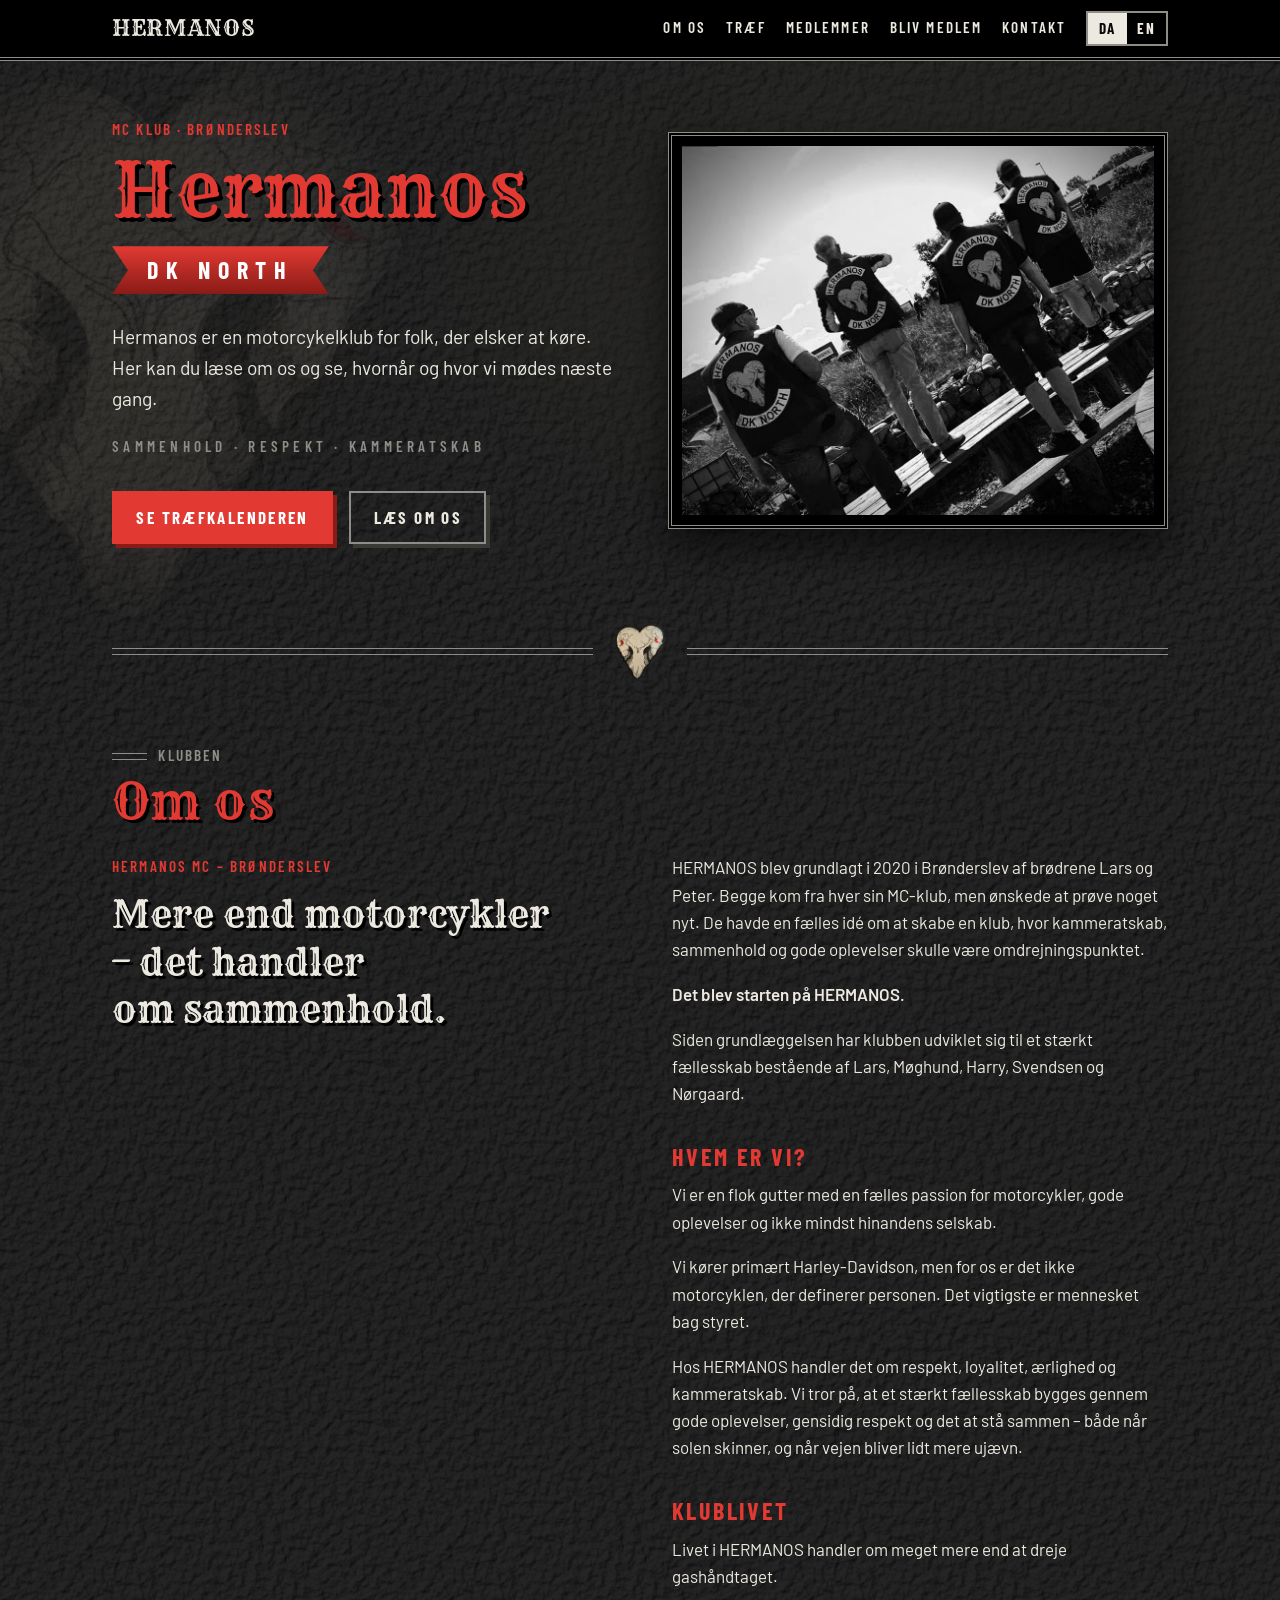
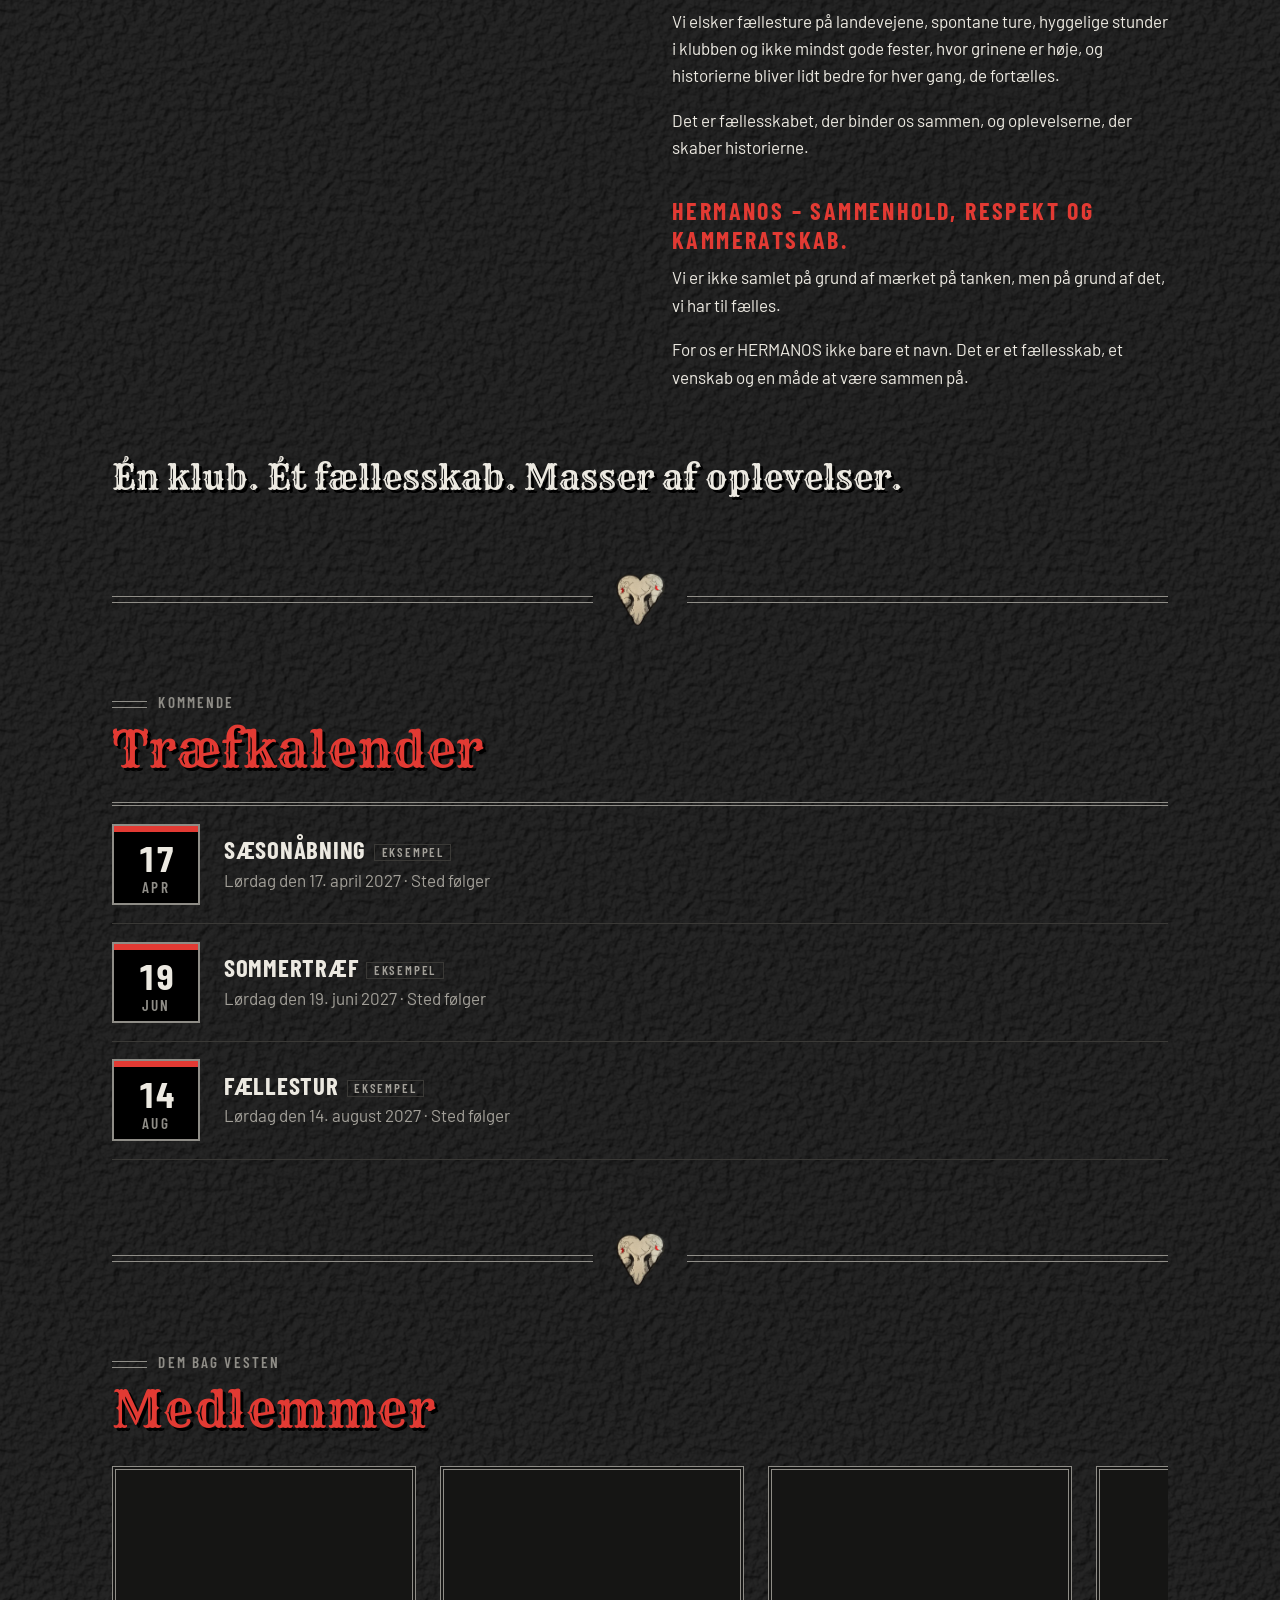
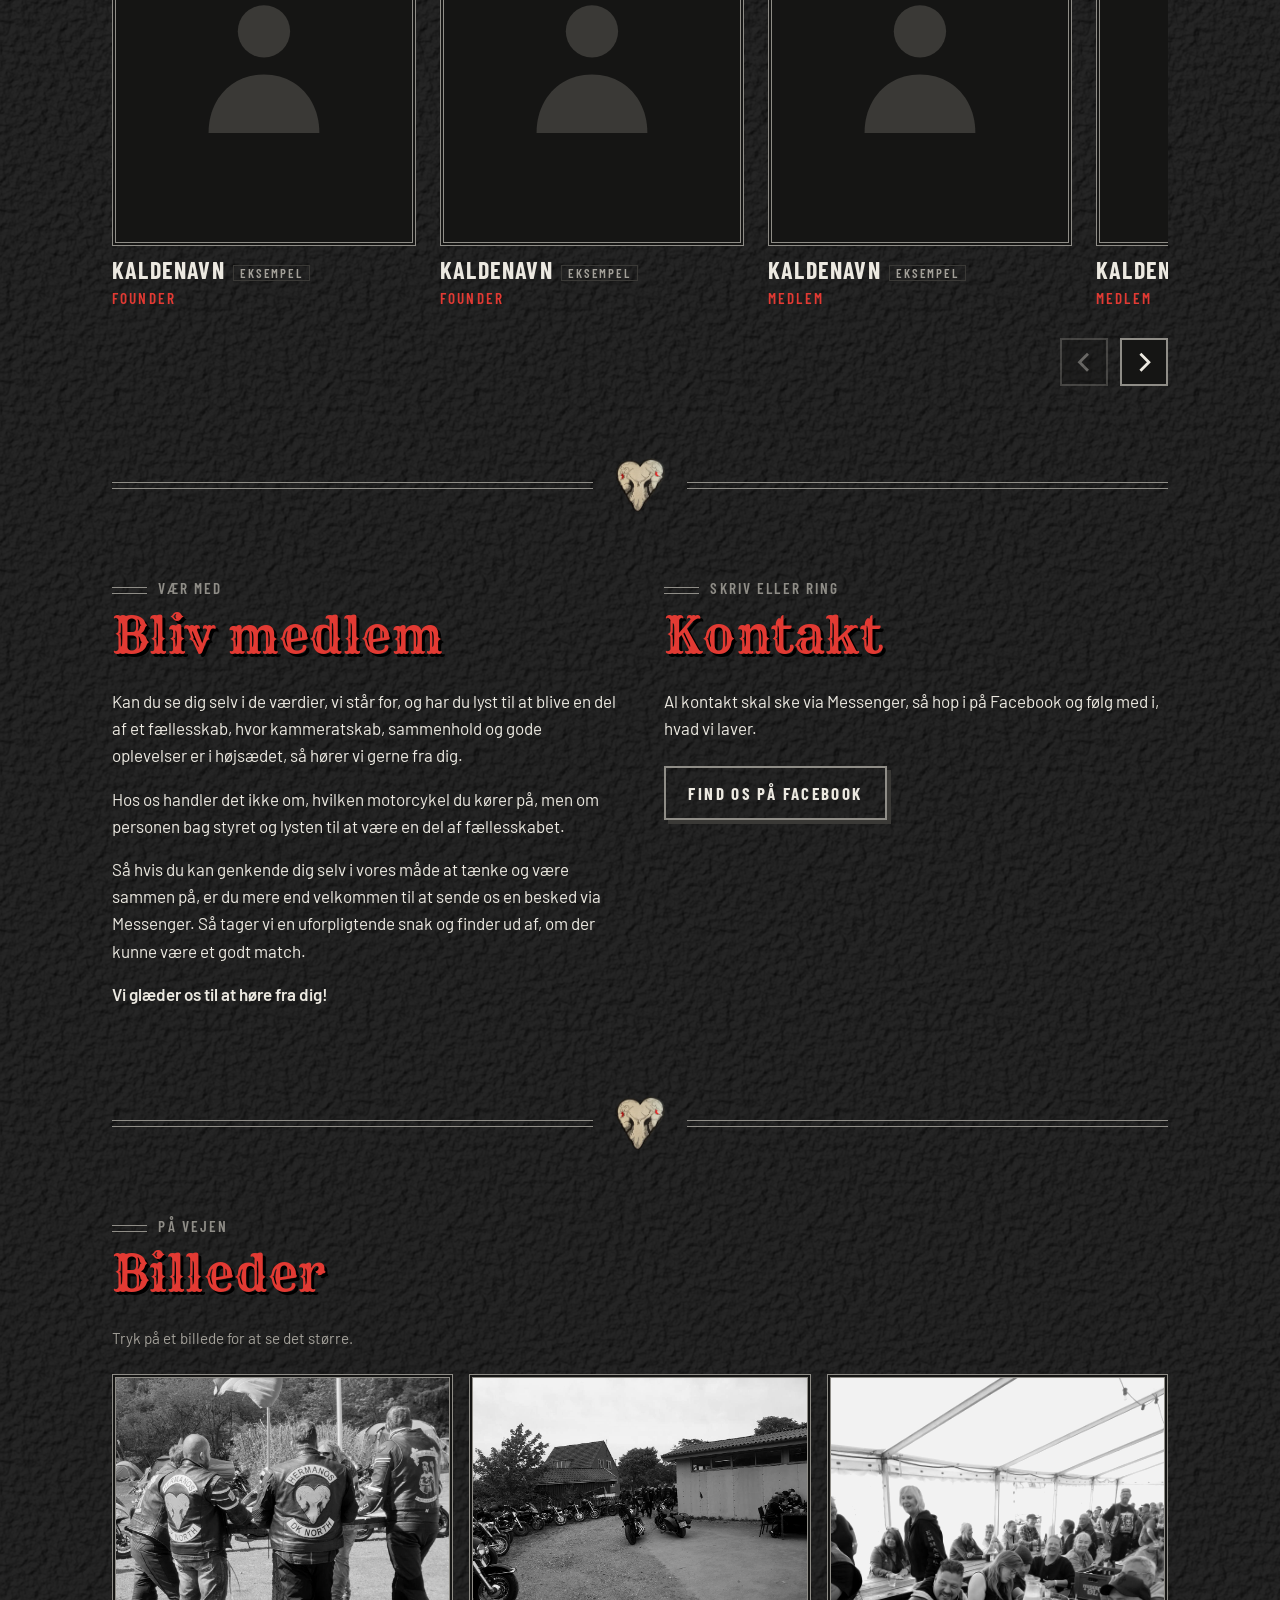
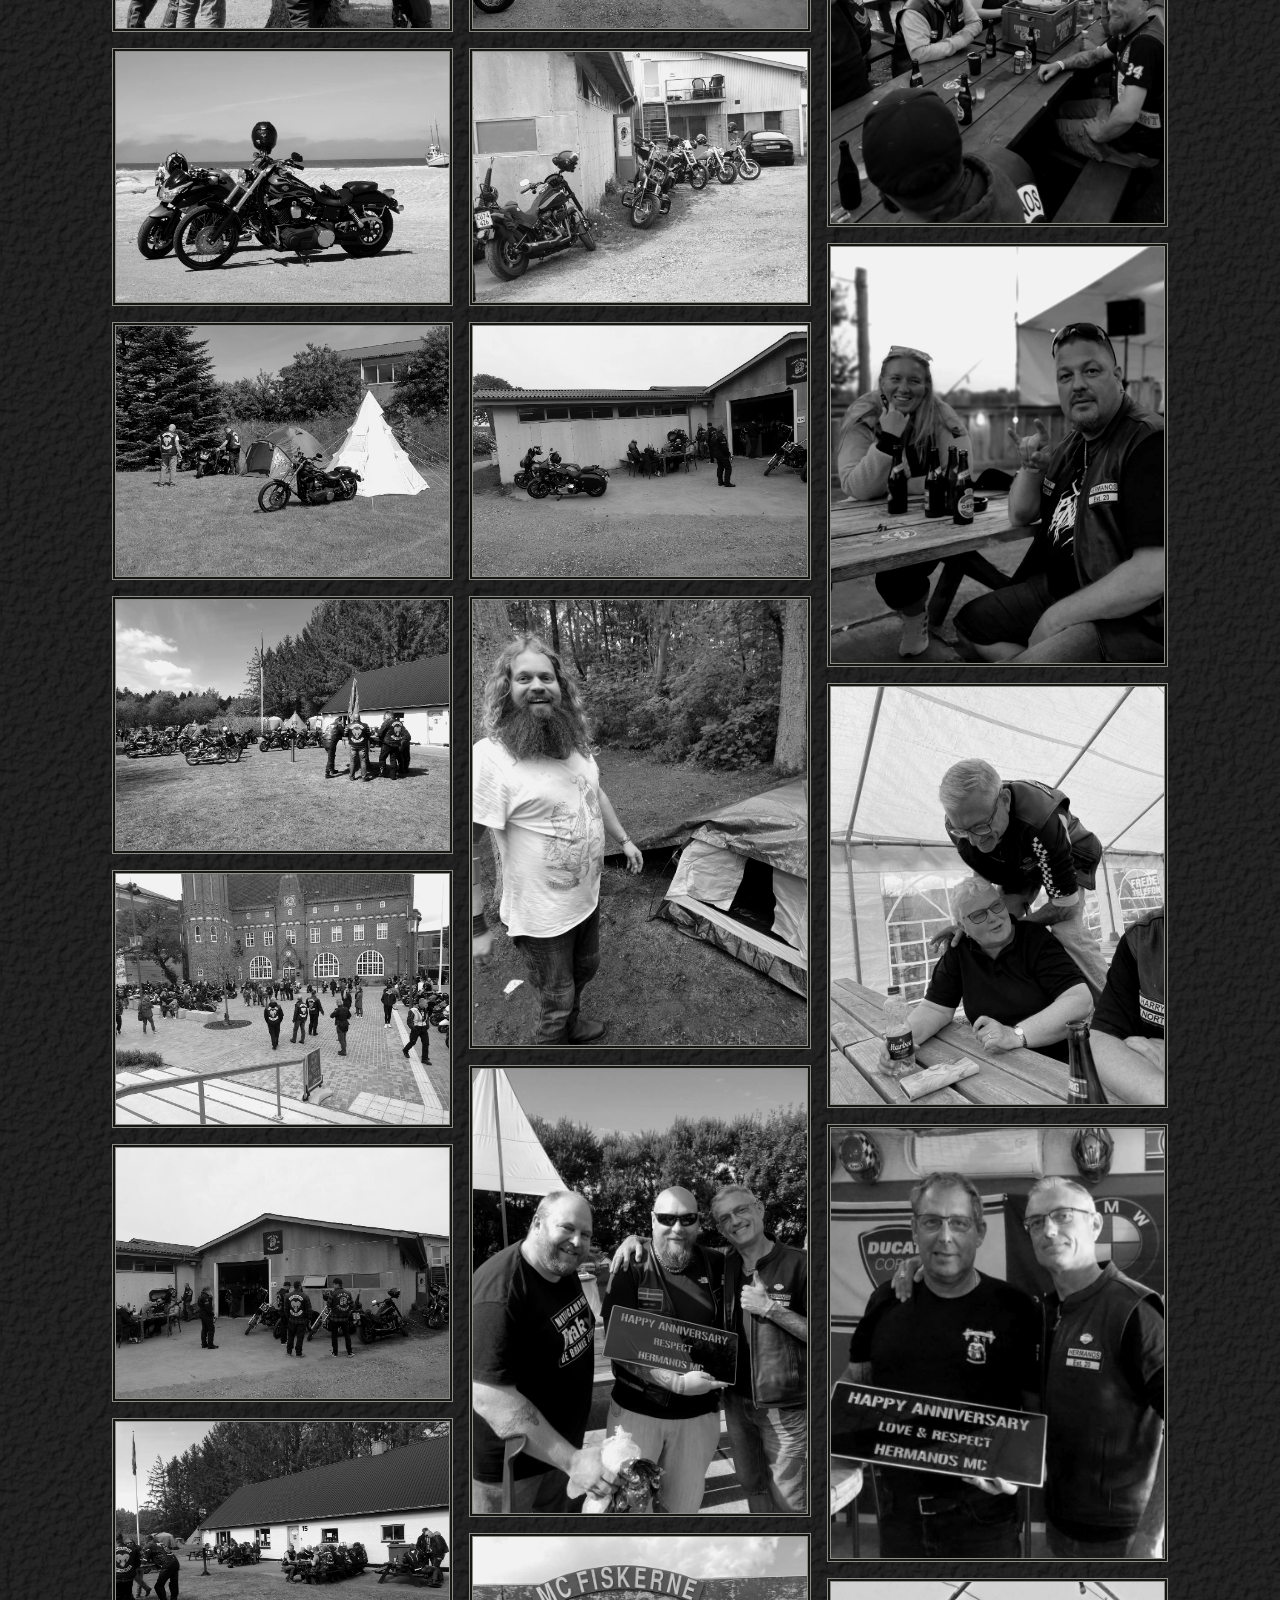
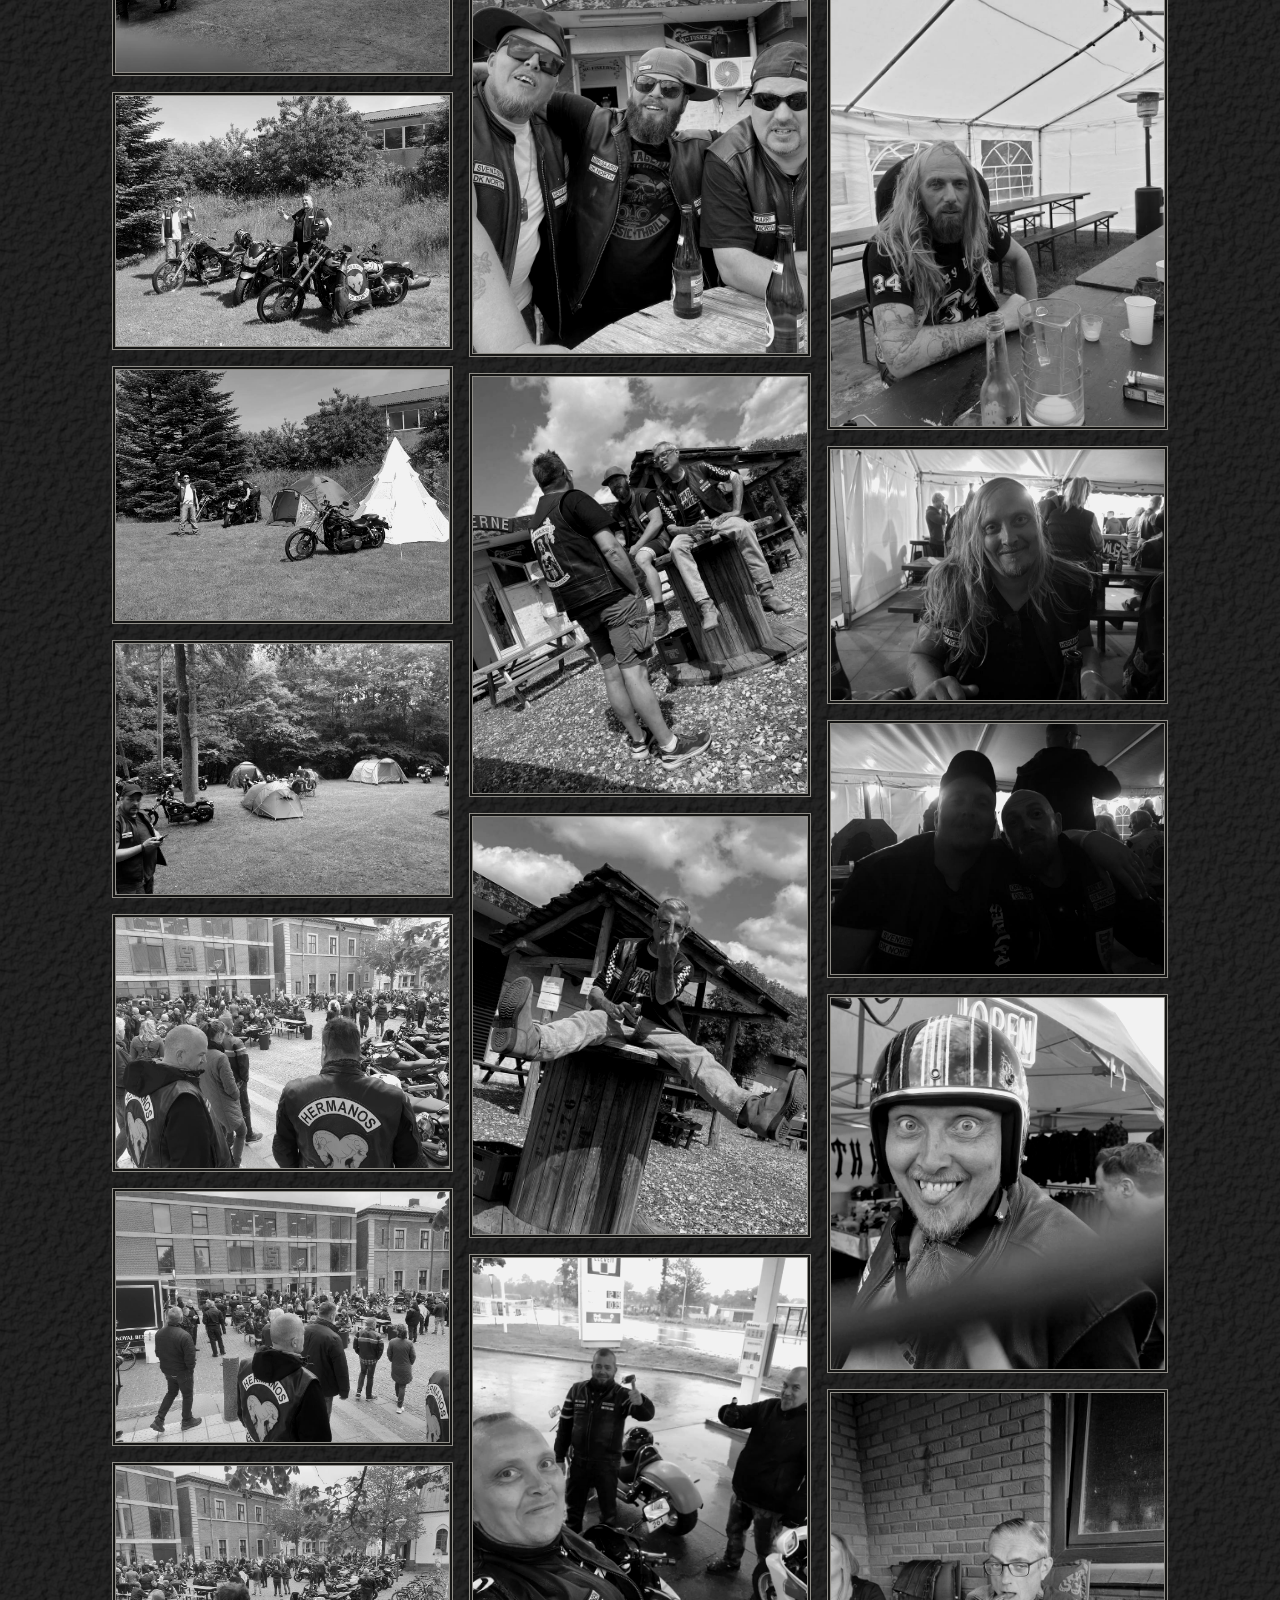
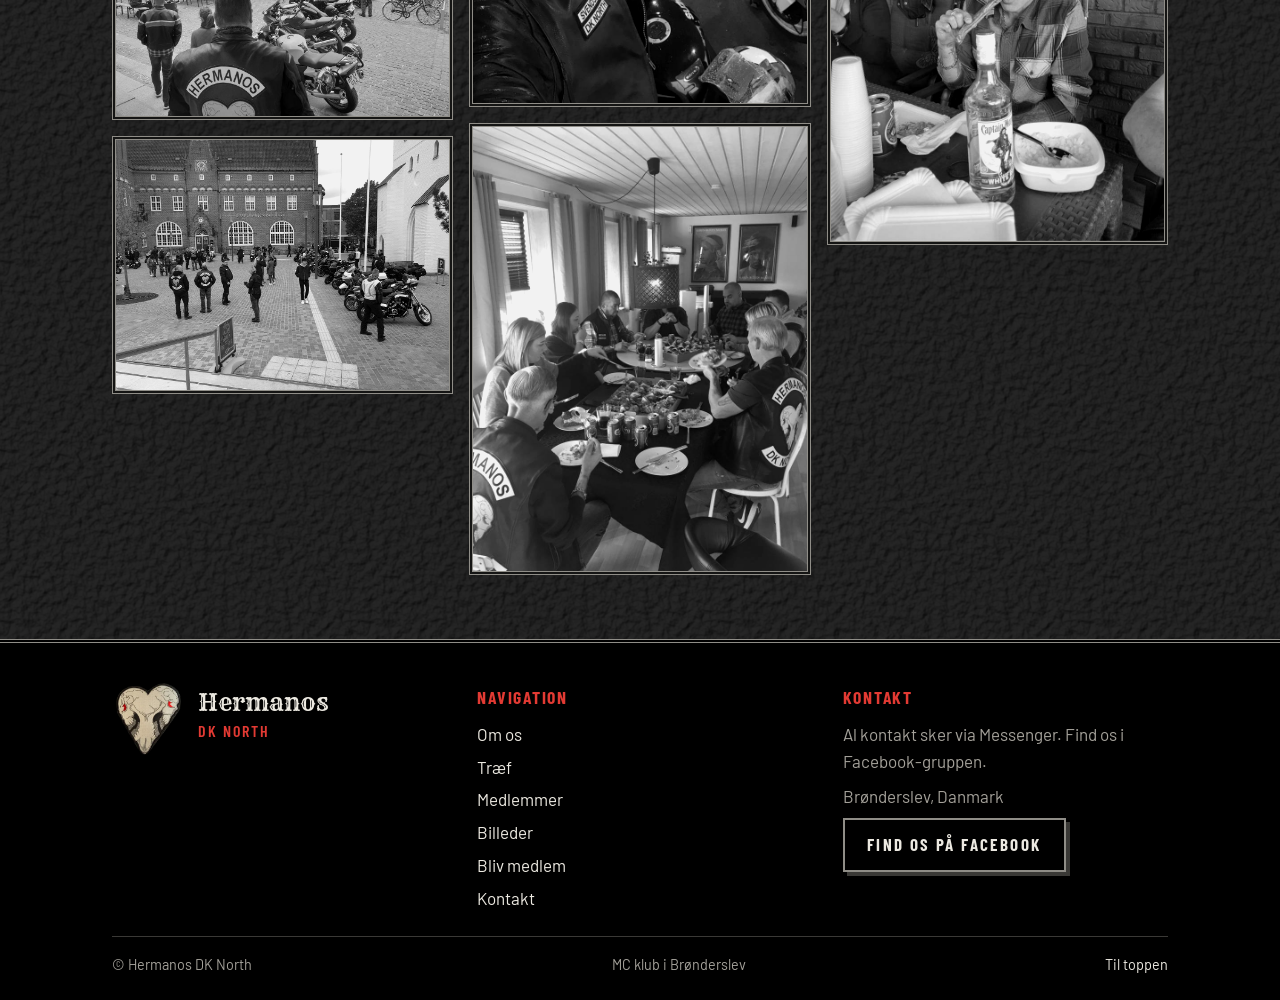
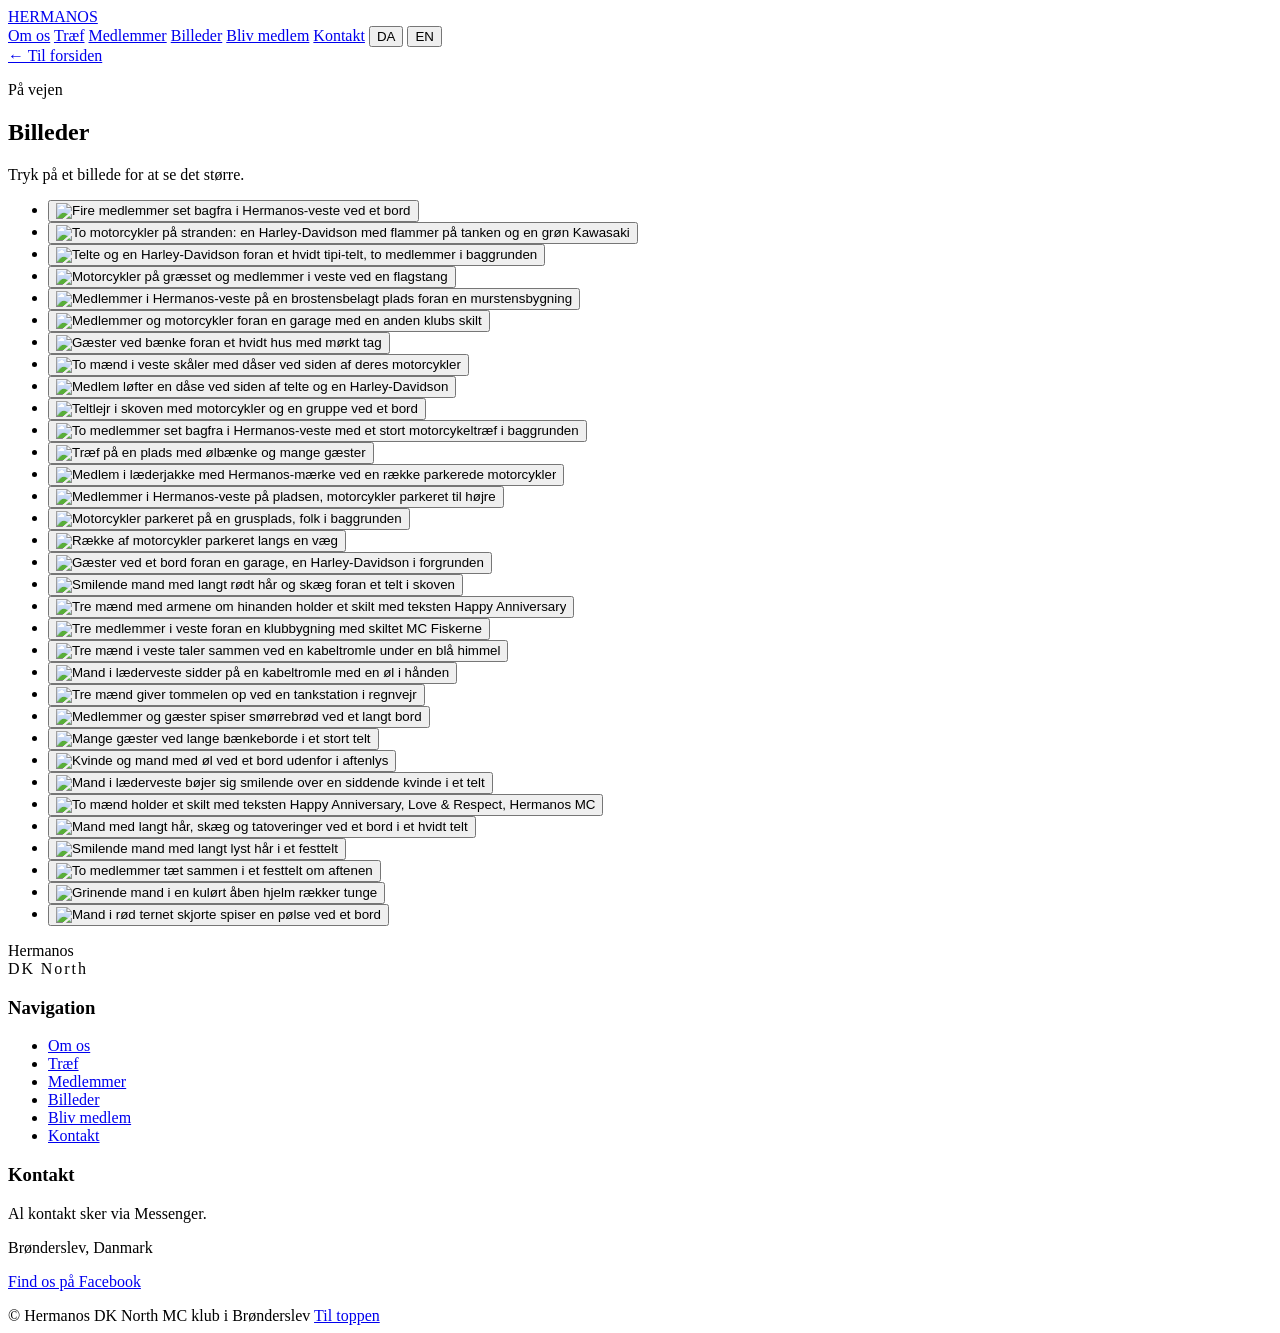
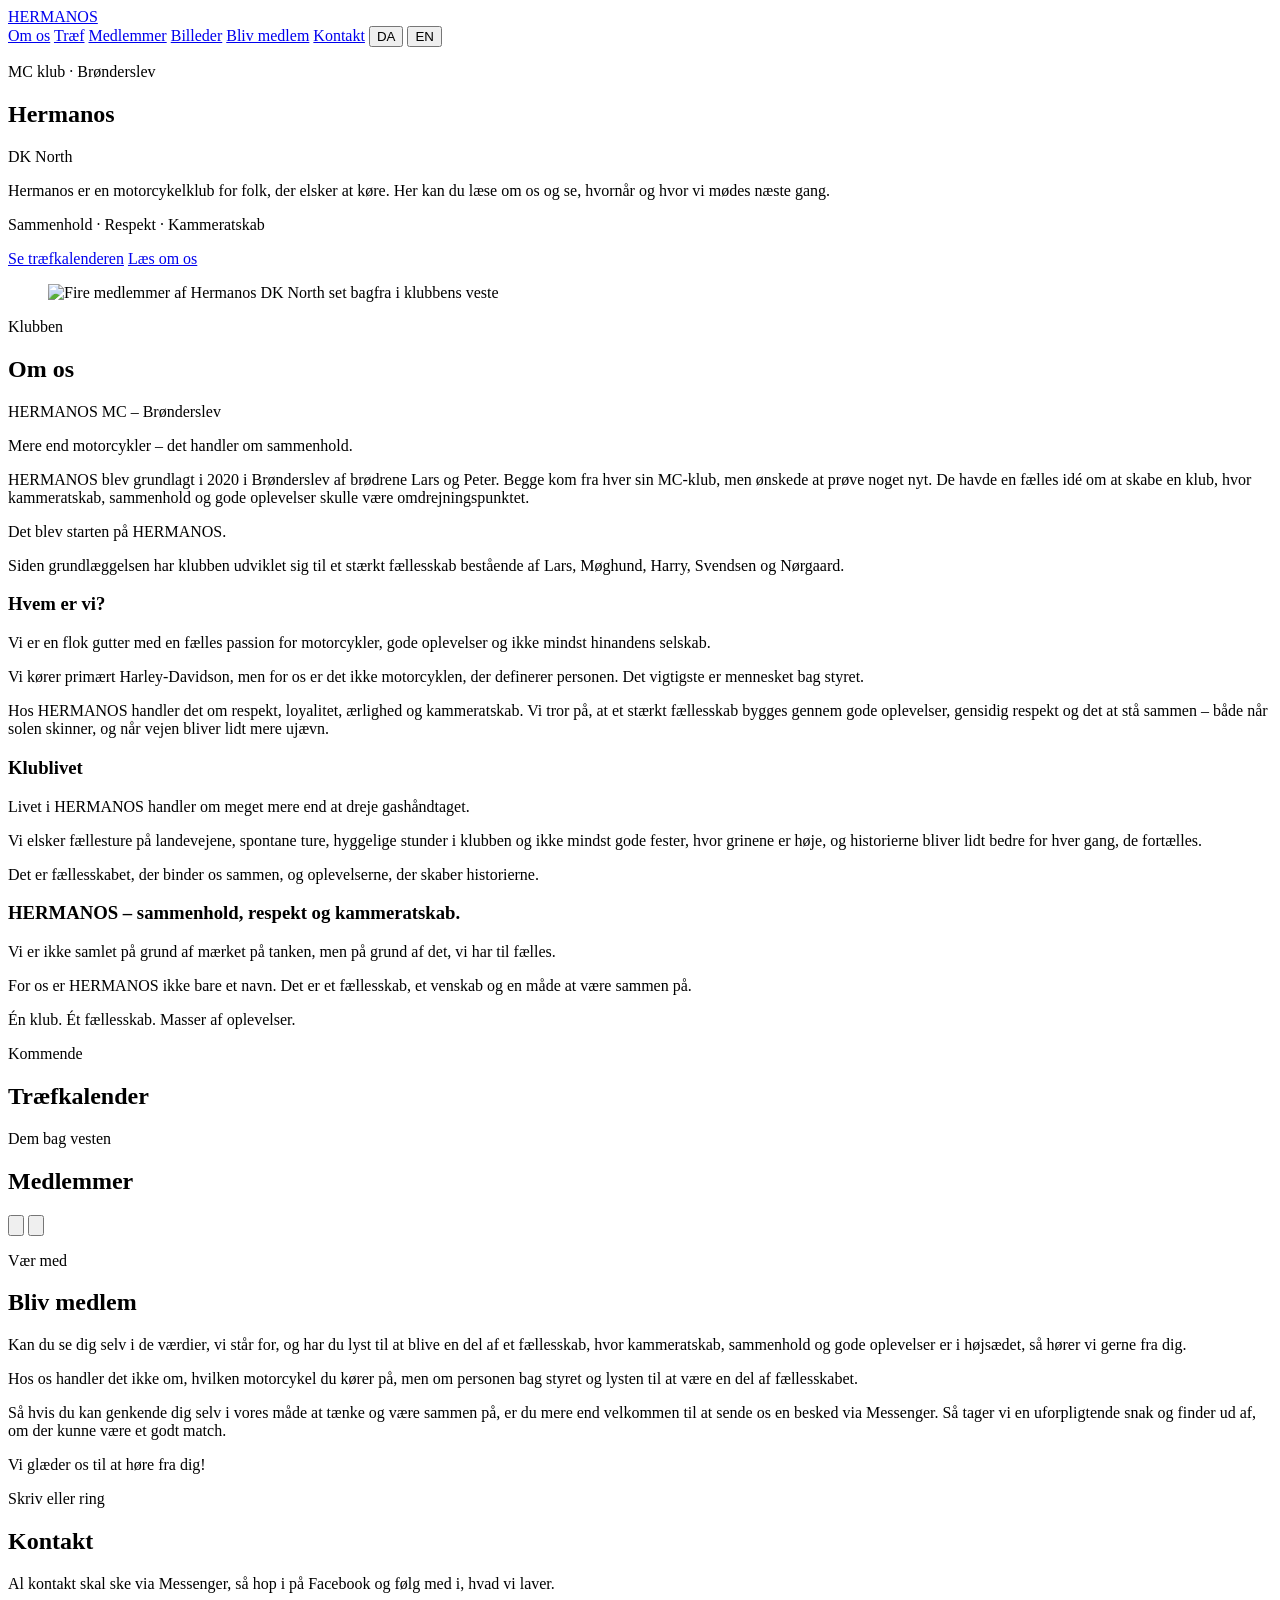
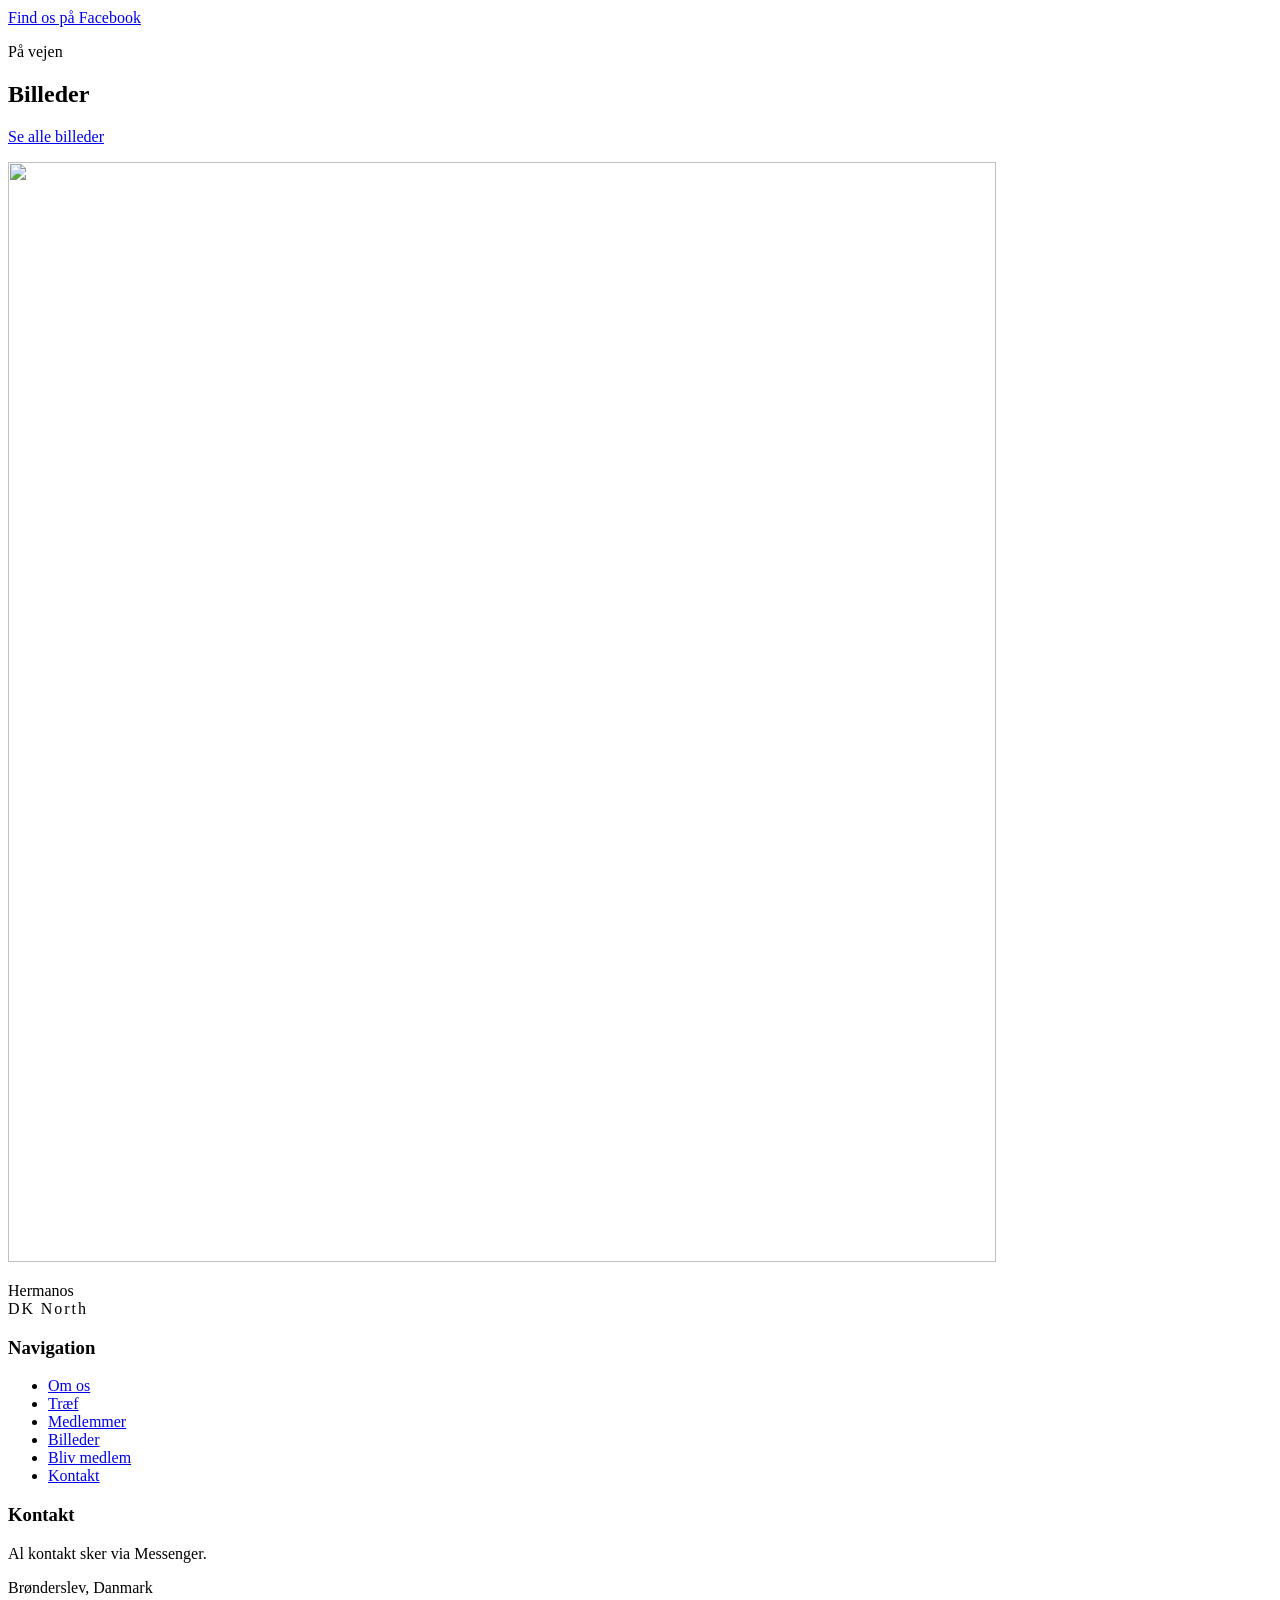
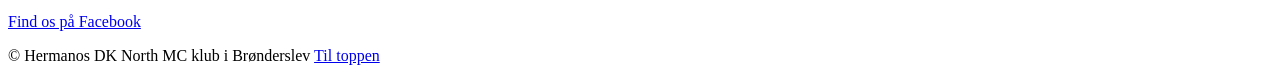
